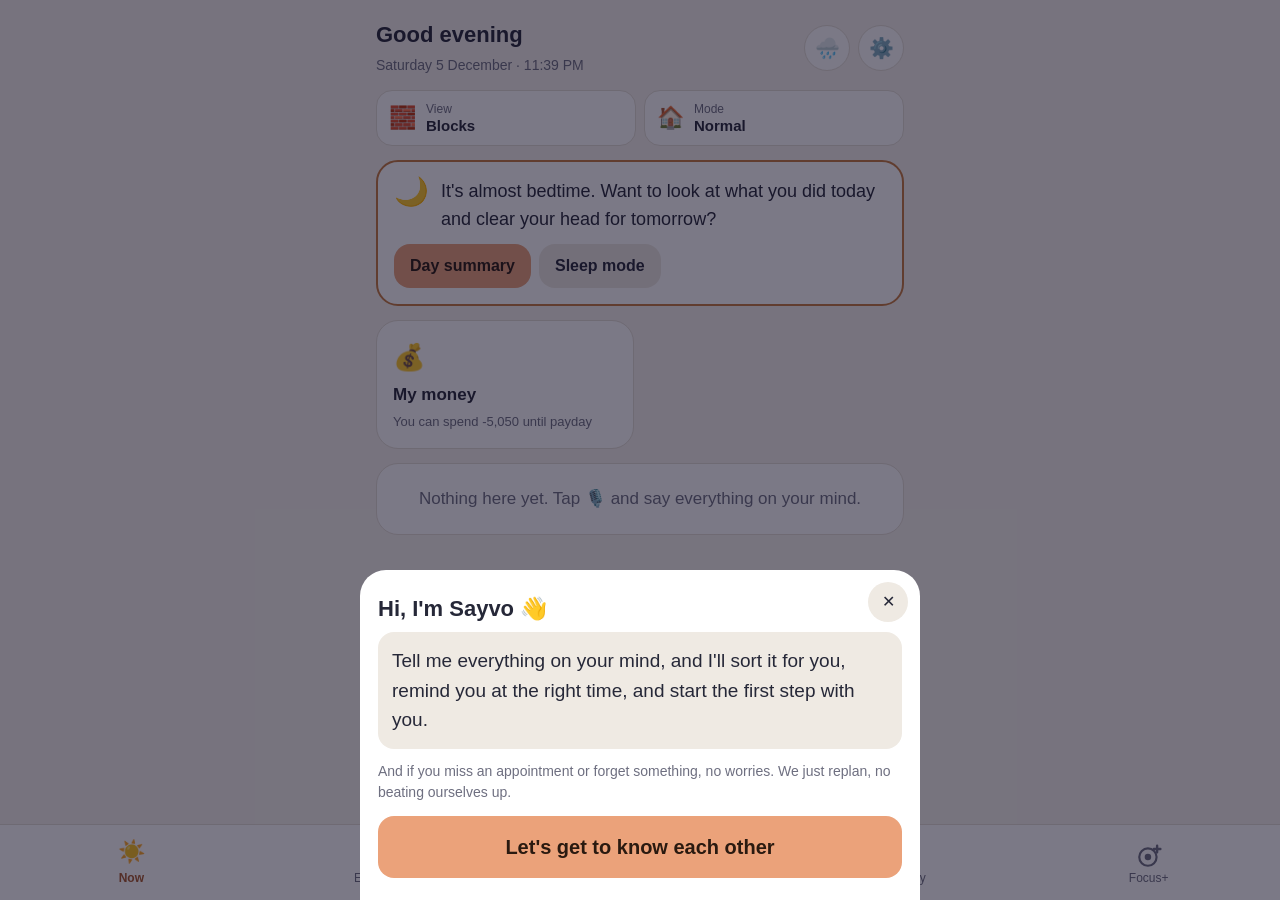
==== index.html @ 3d0b35cb "Home: view and mode are separate, with a line explaining each; new modes Errands and End of day; Foc" ====
<!doctype html>
<html lang="ar" dir="rtl">
<head>
<meta charset="utf-8">
<meta name="viewport" content="width=device-width,initial-scale=1,viewport-fit=cover">
<title>Sayvo</title>
<meta name="description" content="Say it once. Sayvo sorts it. قولها مرة، وسايفو يرتّبها.">
<meta http-equiv="Content-Security-Policy" content="default-src 'self'; script-src 'self' 'unsafe-inline'; style-src 'self' 'unsafe-inline' https://fonts.googleapis.com; font-src 'self' data: https://fonts.gstatic.com; img-src 'self' data: blob:; media-src 'self' data: blob: https:; connect-src 'self' https://api.nrg-egypt.com https://api.alquran.cloud; frame-src 'none'; object-src 'none'; base-uri 'self'">
<meta name="theme-color" content="#1B1D33">
<link rel="manifest" href="manifest.webmanifest">
<link rel="icon" href="icon-192.png">
<link rel="apple-touch-icon" href="apple-touch-icon.png">
<link rel="preconnect" href="https://fonts.googleapis.com"><link rel="preconnect" href="https://fonts.gstatic.com" crossorigin>
<link href="https://fonts.googleapis.com/css2?family=IBM+Plex+Sans+Arabic:wght@400;500;600;700&display=swap" rel="stylesheet">
<link rel="stylesheet" href="app.css">
</head>
<body>
<div id="app">

<header class="top">
 <div class="hello"><b id="greet">أهلاً</b><small id="today"></small></div>
 <div class="topbtns">
  <button class="ic" id="btnFeel" aria-label="مضغوط؟" title="مضغوط؟">🌧️</button>
  <button class="ic" id="btnSet" aria-label="الإعدادات" title="الإعدادات">⚙️</button>
 </div>
</header>

<!-- ============ NOW ============ -->
<section class="screen on" id="now">
 <div class="pills" id="modeSeg" aria-label="الواجهة والمود"></div>
 <div id="hardBar" class="hardbar" hidden>يوم صعب: الضروري بس النهارده، والباقي مستنيك من غير زعل. <button id="hardOff" class="link">رجّع كل حاجة</button></div>
 <div id="nowOne" class="col">
 <div id="tBar"></div>
 <div id="nudge"></div>
 <div class="card next" id="nextCard"></div>
 <div class="energy" id="energy" hidden></div>
 <div class="row2">
  <div class="card mini" id="ptsCard"></div>
  <div class="card mini" id="dayCard"></div>
 </div>
 <div class="card">
  <div class="ch"><h3>أهم 3 النهارده</h3><small>اختارهم من "كل حاجة" بالنجمة ⭐</small></div>
  <div id="top3"></div>
 </div>
 <div class="quick">
  <button class="chip" id="qClean">🧹 اليوم باظ؟ نبدأ على نضيف</button>
  <button class="chip" id="qHard">🫶 يوم صعب</button>
  <button class="chip" id="qNight">🌙 ملخص اليوم</button><button class="chip" id="qWeek">🗓️ مراجعة الأسبوع</button>
  <button class="chip" id="qFind">🔑 فين حطيت...؟</button>
  <button class="chip" id="qMe">🌿 حياتي</button>
 </div>
 </div>
 <div id="nowWith" class="col" hidden></div>
 <div id="nowWait" class="col" hidden></div>
 <div id="nowLay" class="col" hidden></div>
 <div id="nowMom" class="col" hidden></div>
 <div id="nowBiz" class="col" hidden></div>
 <div id="nowOut" class="col" hidden></div>
 <div id="nowCalm" class="col" hidden></div>
</section>

<!-- ============ ALL ============ -->
<section class="screen" id="all">
 <div class="seg" id="allSeg">
  <button data-v="tasks" class="on">الحاجات</button>
  <button data-v="life">حياتي</button>
  <button data-v="ideas">خزنة الأفكار</button>
  <button data-v="people">الناس</button>
  <button data-v="places">أماكن الحاجات</button>
 </div>
 <div id="allBody"></div>
</section>

<!-- ============ MONEY ============ -->
<section class="screen" id="money">
 <div class="card avail" id="availCard"></div>
 <div class="card">
  <div class="ch"><h3>عايز تشتري حاجة؟</h3><small>قول أو اكتب، وسندي يقولك تقدر ولا لأ</small></div>
  <div class="inrow"><input id="buyIn" placeholder="مثلاً: سماعة وجزمة وشاحن"><button class="btn" id="buyGo">اسأل</button><button class="btn ghost micsm" id="buyMic" aria-label="بالصوت">🎙️</button></div>
 </div>
 <div class="card" id="wishCard"></div>
 <div class="card" id="billsCard"></div>
 <div class="card">
  <div class="ch"><h3>صرفت حاجة؟</h3><small>عشان الرصيد يفضل مظبوط</small></div>
  <div class="inrow"><input id="spAmt" type="number" inputmode="numeric" placeholder="المبلغ" style="max-width:120px"><input id="spNote" placeholder="في إيه؟"><button class="btn" id="spGo">سجّل</button></div>
 </div>
 <div class="card" id="monthCard"></div>
 <details class="card"><summary><b>إعدادات الفلوس</b></summary>
  <div class="form" id="moneyForm">
   <label>رصيدك دلوقتي (جنيه)<input id="mBal" type="number" inputmode="numeric"></label>
   <label>المرتب (جنيه)<input id="mSal" type="number" inputmode="numeric"></label>
   <label>يوم القبض في الشهر<input id="mPay" type="number" inputmode="numeric" min="1" max="31"></label>
   <label>أكل ومواصلات في اليوم تقريباً<input id="mDaily" type="number" inputmode="numeric"></label>
   <label>مبلغ طوارئ ما يتلمسش<input id="mBuf" type="number" inputmode="numeric"></label>
   <label>تقدر تحوّش كام في الأسبوع؟<input id="mWeek" type="number" inputmode="numeric"></label>
   <label>أي حاجة فوق المبلغ ده تستنى 24 ساعة<input id="mBrake" type="number" inputmode="numeric"></label>
   <button class="btn" id="mSave">احفظ</button>
   <p class="note">سندي بينظّم الصرف بس. مش بينصح باستثمار ولا قروض، والقرار دايماً ليك. الأرقام محفوظة على موبايلك بس.</p>
  </div>
 </details>
</section>

<!-- ============ FOCUS ============ -->
<section class="screen" id="focus">
 <div class="card fpcard" id="fpCard"></div>
 <div class="card ringwrap">
  <div class="ftask" id="fTask">🎧 جلسة تركيز</div>
  <svg viewBox="0 0 200 200" class="ring" aria-hidden="true"><circle cx="100" cy="100" r="86" class="rbg"/><circle cx="100" cy="100" r="86" class="rfg" id="rFg"/></svg>
  <div class="rtime" id="fTime">25:00</div>
  <div class="presets" id="fPre"><button data-m="5">5</button><button data-m="15">15</button><button data-m="25" class="on">25</button><button data-m="45">45</button></div>
  <div class="frow"><button class="btn big" id="fGo">ابدأ</button><button class="btn ghost" id="fStop" hidden>وقّف</button></div>
  <label class="tog"><input type="checkbox" id="fBuddy" checked> سندي معاك في الجلسة (بيطمن عليك بالصوت)</label>
 </div>
 <div class="card">
  <div class="ch"><h3>أصوات</h3><small>بتتولّد جوه التطبيق، من غير نت</small></div>
  <div class="sounds" id="sounds">
   <button data-s="off" class="on">من غير</button><button data-s="white">⚪ White noise</button><button data-s="pink">🌸 Pink noise</button><button data-s="brown">🟤 Brown noise</button><button data-s="rain">🌧️ مطر</button><button data-s="waves">🌊 موج</button><button data-s="forest">🌳 غابة وعصافير</button><button data-s="fire">🔥 نار هادية</button><button data-s="fan">🌀 مروحة</button>
  </div>
  <label class="vol">الصوت <input type="range" id="vol" min="0" max="100" value="55"></label>
  <div class="sounds" id="sTimer"><small>يقفل لوحده بعد:</small><button data-m="0" class="on">مش هيقفل</button><button data-m="15">15 د</button><button data-m="30">30 د</button><button data-m="60">ساعة</button></div>
 </div>
 <div class="row2">
  <button class="card tile" id="tBreath"><i>🫁</i><b>تنفّس دقيقتين</b><small>لما الدنيا تزحم</small></button>
  <button class="card tile" id="tSleep"><i>😴</i><b>وضع النوم</b><small>صوت بيوطى لحد ما يقف</small></button>
  <button class="card tile" id="tMove"><i>🚶</i><b>10 دقايق حركة</b><small>لما التركيز يقع</small></button>
  <button class="card tile" id="tWater"><i>💧</i><b>اشرب مية</b><small>وكُل حاجة صغيرة</small></button>
 </div>
</section>

<nav class="tabs">
 <button data-t="now" class="on"><i>☀️</i>الآن</button>
 <button data-t="all"><i>🗂️</i>كل حاجة</button>
 <button class="mic" id="bigMic" aria-label="فرّغ دماغك"><span>🎙️</span></button>
 <button data-t="money"><i>💰</i>فلوسي</button>
 <button data-t="focus"><i class="fpi"><svg viewBox="0 0 24 24" width="26" height="26" aria-hidden="true"><circle cx="11" cy="13" r="8" fill="none" stroke="currentColor" stroke-width="2"/><circle cx="11" cy="13" r="3" fill="currentColor"/><path d="M19.5 2.5v6M16.5 5.5h6" stroke="currentColor" stroke-width="2.2" stroke-linecap="round"/></svg></i>فوكس+</button>
</nav>
</div>

<!-- ============ SHEET (generic overlay) ============ -->
<div class="sheet" id="sheet" hidden><div class="sbox"><button class="sx" id="sheetX" aria-label="قفل">✕</button><div id="sheetBody"></div></div></div>
<div class="toast" id="toast" hidden></div>
<div class="confetti" id="confetti" aria-hidden="true"></div>
<div class="demobar" id="demoBar" hidden></div>

<script src="i18n.js"></script>
<script src="sounds.js"></script>
<script src="app.js"></script>
<script src="family.js"></script>
<script src="life.js"></script>
<script src="sync.js"></script>
<script src="work.js"></script>
<script src="agent.js"></script>
<script src="adhd.js"></script>
<script src="trust.js"></script>
<script src="demo.js"></script>
</body>
</html>
---- app.css ----
:root,body[data-th=night]{--bg:#101326;--ink:#F3F4FB;--mut:#A9AECF;--pri:#FFD24C;--onpri:#1B1530;--pritx:#FFD24C;--pri2:#0B0E1E;--soft:#262B4D;--card:#1A1E3A;--line:#2F3560;--amb:#FFB45E;--grn:#2F9E6E;--red:#E0645A;--yel:#B98100;--mint:#63E2C6;--lav:#B7AEFF;--hb:#3D2E0A;--hi:#FFE3A3;--nav:#0B0E1E;--sh:rgba(0,0,0,.45)}
body[data-th=green]{--bg:#0E2B2A;--ink:#EEF5F3;--mut:#A3BDB8;--pri:#F2B33D;--onpri:#10302E;--pritx:#F2B33D;--pri2:#081C1B;--soft:#1E423F;--card:#143533;--line:#25504C;--amb:#FFB45E;--grn:#3FB28A;--red:#E0645A;--yel:#C88A00;--mint:#6FE0C8;--lav:#B7AEFF;--hb:#3D2E0A;--hi:#FFE3A3;--nav:#081C1B;--sh:rgba(0,0,0,.45)}
body[data-th=sayvo]{--bg:#1B1D33;--ink:#E8E6F0;--mut:#A3A5BD;--pri:#F0B088;--onpri:#1B1D33;--pritx:#F0B088;--pri2:#15172A;--soft:#2C2F4C;--card:#23263F;--line:#353956;--amb:#F0B088;--grn:#86D3BA;--red:#E8857A;--yel:#D9A85A;--mint:#86D3BA;--lav:#B5B0E8;--hb:#3A2F27;--hi:#F7D9C2;--nav:#17192D;--sh:rgba(0,0,0,.35)}
body[data-th=day]{--bg:#F6F3EE;--ink:#262838;--mut:#6E6F80;--pri:#EBA27A;--onpri:#2A1A10;--pritx:#A9592C;--pri2:#EADFD3;--soft:#EFEAE3;--card:#FFFFFF;--line:#E4DED5;--amb:#C77A3F;--grn:#2E8E70;--red:#C8564A;--yel:#A97A1E;--mint:#2E8E70;--lav:#6F66C9;--hb:#FBEBDD;--hi:#7A3E14;--nav:#FFFFFF;--sh:rgba(40,30,20,.10)}
body[data-th=light]{--bg:#F6F5F0;--ink:#1C1B1F;--mut:#5F5C66;--pri:#FFD24C;--onpri:#1C1B1F;--pritx:#7A5C00;--pri2:#1C1B1F;--soft:#EFECE2;--card:#FFFFFF;--line:#E4E0D4;--amb:#E39A2D;--grn:#2E8B5E;--red:#C8453B;--yel:#B98100;--mint:#0F7F74;--lav:#5B47A6;--hb:#FFF1D6;--hi:#5A3D00;--nav:#FFFFFF;--sh:rgba(28,27,31,.18)}
body[data-th=warm]{--bg:#FFF8EC;--ink:#3A2A20;--mut:#6E5A4B;--pri:#FFC83D;--onpri:#3A2A20;--pritx:#8E5A00;--pri2:#3A2A20;--soft:#F5EDE3;--card:#FFFDF8;--line:#EFE4D7;--amb:#D9822B;--grn:#4E7A45;--red:#B4532A;--yel:#A86F00;--mint:#4E7A45;--lav:#5B47A6;--hb:#F3E2D3;--hi:#5A3D00;--nav:#FFFDF8;--sh:rgba(58,42,32,.18)}
*{box-sizing:border-box;margin:0;padding:0}
[hidden]{display:none!important}
html,body{background:var(--bg);color:var(--ink);font-family:'IBM Plex Sans Arabic',Tahoma,sans-serif;font-size:17px;line-height:1.55;-webkit-tap-highlight-color:transparent}
button,input,select,textarea{font:inherit;color:inherit}
button{cursor:pointer;border:0;background:none}
#app{max-width:560px;margin:0 auto;padding:12px 16px calc(110px + env(safe-area-inset-bottom))}
.top{display:flex;align-items:center;justify-content:space-between;padding:6px 0 12px}
.hello b{display:block;font-size:22px;font-weight:600}
.hello small{color:var(--mut);font-size:14px}
.topbtns{display:flex;gap:8px}
.ic{width:46px;height:46px;border-radius:50%;background:var(--card);border:1px solid var(--line);font-size:20px}
.screen{display:none;flex-direction:column;gap:14px}.screen.on{display:flex}
.card{background:var(--card);border:1px solid var(--line);border-radius:22px;padding:18px;display:flex;flex-direction:column;gap:10px}
.ch{display:flex;flex-direction:column;gap:0}.ch h3{font-size:18px;font-weight:600}.ch small{color:var(--mut);font-size:14px}
.row2{display:grid;grid-template-columns:1fr 1fr;gap:14px}
.mini{padding:14px;gap:2px}.mini b{font-size:24px;font-weight:700}.mini small{color:var(--mut);font-size:13px}
.btn{min-height:50px;padding:0 20px;border-radius:16px;background:var(--pri);color:var(--onpri);font-weight:600;font-size:17px;display:inline-flex;align-items:center;justify-content:center;gap:6px;text-decoration:none}
.btn.ghost{background:var(--soft);color:var(--ink)}
.btn.ok{background:var(--grn);color:#fff}.btn.warn{background:var(--red);color:#fff}
.btn.big{min-height:62px;font-size:20px;padding:0 34px}
.btn:disabled{opacity:.5}
.link{color:var(--pritx);text-decoration:underline;font-weight:600}
.chip{background:var(--card);border:1px solid var(--line);border-radius:999px;padding:9px 14px;font-size:15px}
.chip.on{background:var(--pri);color:var(--onpri);border-color:var(--pri)}
.quick{display:flex;flex-wrap:wrap;gap:8px}
.inrow{display:flex;gap:8px;align-items:stretch}.inrow>input{flex:1 1 0;min-width:0}
input,select,textarea{background:var(--bg);border:1px solid var(--line);border-radius:14px;padding:12px 14px;min-height:50px;width:100%}
textarea{min-height:110px;resize:vertical}
.micsm{padding:0 14px;font-size:20px}
.note{color:var(--mut);font-size:14px}
.form{display:flex;flex-direction:column;gap:10px;margin-top:12px}.form label{display:flex;flex-direction:column;gap:4px;font-size:15px;color:var(--mut)}
summary{cursor:pointer;list-style:none;min-height:30px}summary::-webkit-details-marker{display:none}summary b:after{content:' ▾';color:var(--mut)}
.hardbar{background:var(--hb);color:var(--hi);border-radius:16px;padding:12px 14px;font-size:15px}

/* next thing */
.next{background:var(--card);color:var(--ink);border:1px solid var(--line);border-radius:28px;padding:22px;gap:12px}
.next .lab{font-size:15px;color:var(--mint);font-weight:600}
.next h2{font-size:28px;line-height:1.35;font-weight:600}
.next .meta{display:flex;gap:8px;flex-wrap:wrap;font-size:14px}
.next .meta span{background:var(--soft);padding:4px 10px;border-radius:999px}
.next .acts{display:flex;gap:8px;flex-wrap:wrap;margin-top:4px}
.next .btn.ghost{background:transparent;color:var(--ink);border:1px solid var(--line)}.next .go{width:100%;min-height:60px;font-size:19px;font-weight:700}
.next .empty{font-size:18px;color:var(--ink);text-align:right;padding:8px 0}
.nrow{display:flex;align-items:center;gap:14px}
.tring{width:64px;height:64px;flex:none}.tring circle{fill:none;stroke-width:8}.tring .a{stroke:var(--soft)}.tring .b{stroke:var(--pri);stroke-linecap:round;transform:rotate(-90deg);transform-origin:50% 50%}
.tring text{fill:var(--ink);font-size:22px;font-weight:600;text-anchor:middle;dominant-baseline:central}

/* nudge */
.nudge{background:var(--card);border:2px solid var(--amb);border-radius:22px;padding:16px;display:flex;flex-direction:column;gap:10px;animation:pop .35s ease}
.nudge .nt{display:flex;gap:12px;align-items:flex-start}.nudge .nt i{font-style:normal;font-size:28px;line-height:1}
.nudge p{font-size:18px;font-weight:500}
.nudge .acts{display:flex;gap:8px;flex-wrap:wrap}.nudge .btn{min-height:44px;font-size:16px;padding:0 16px}
.nudge .more{color:var(--mut);font-size:13px}
@keyframes pop{from{transform:scale(.96);opacity:0}to{transform:none;opacity:1}}

/* lists */
.item{display:flex;align-items:center;gap:10px;padding:10px 0;border-top:1px solid var(--line)}
.item:first-child{border-top:0}
.item .tx{flex:1 1 0;min-width:0}.item .tx b{font-weight:500;display:block}.item .tx small{color:var(--mut);font-size:13px}
.item.done .tx b{text-decoration:line-through;color:var(--mut)}
.ck{width:34px;height:34px;border-radius:50%;border:2px solid var(--line);flex:none;font-size:16px;color:#fff}
.ck.on{background:var(--grn);border-color:var(--grn)}
.star{font-size:20px;filter:grayscale(1);opacity:.4;width:34px;height:34px}.star.on{filter:none;opacity:1}
.mini-b{background:var(--soft);border-radius:10px;padding:6px 10px;font-size:14px}
.sec{display:flex;flex-direction:column}
.sech{display:flex;align-items:center;gap:8px;font-weight:600;font-size:17px}.sech span{color:var(--mut);font-weight:400;font-size:14px}
.empty{color:var(--mut);text-align:center;padding:22px 8px}
.seg{display:flex;background:var(--card);border:1px solid var(--line);border-radius:16px;padding:4px;gap:4px;overflow-x:auto}
.seg button{flex:1 0 auto;padding:10px 12px;border-radius:12px;font-size:15px;white-space:nowrap}.seg button.on{background:var(--pri);color:var(--onpri);font-weight:600}
.seg.modes{flex-wrap:wrap}.seg.modes button{flex:1 1 28%;padding:9px 6px}

/* money */
.avail .big{font-size:40px;font-weight:700;line-height:1.1}
.avail .lines{font-size:14px;color:var(--mut);display:flex;flex-direction:column;gap:2px}
.avail .lines div{display:flex;justify-content:space-between}
.verdict{border-radius:18px;padding:16px;color:#fff;display:flex;flex-direction:column;gap:6px}
.verdict.g{background:var(--grn)}.verdict.y{background:var(--yel)}.verdict.r{background:var(--red)}
.verdict b{font-size:22px}
.bar{height:10px;border-radius:99px;background:var(--soft);overflow:hidden}.bar i{display:block;height:100%;background:var(--grn);border-radius:99px}
.num{font-variant-numeric:tabular-nums;direction:ltr;unicode-bidi:isolate}

/* focus */
.ringwrap{align-items:center;text-align:center}
.ftask{font-weight:600;font-size:18px}
.ring{width:230px;height:230px}.ring circle{fill:none;stroke-width:14}.rbg{stroke:var(--soft)}.rfg{stroke:var(--pri);stroke-linecap:round;transform:rotate(-90deg);transform-origin:50% 50%;transition:stroke-dashoffset 1s linear}
.rtime{font-size:46px;font-weight:600;margin-top:-152px;margin-bottom:96px;direction:ltr}
.presets{display:flex;gap:8px}.presets button{width:56px;height:44px;border-radius:12px;background:var(--soft)}.presets button.on{background:var(--pri);color:var(--onpri)}
.frow{display:flex;gap:10px}
.tog{display:flex;gap:8px;align-items:center;font-size:14px;color:var(--mut)}.tog input{width:22px;height:22px;min-height:0}
.sounds{display:flex;flex-wrap:wrap;gap:8px}.sounds button{background:var(--soft);border-radius:12px;padding:10px 14px}.sounds button.on{background:var(--pri);color:var(--onpri)}
.vol{display:flex;gap:10px;align-items:center;font-size:14px;color:var(--mut)}.vol input{padding:0;min-height:0;border:0;background:none}
.tile{align-items:flex-start;text-align:start;gap:2px}.tile i{font-style:normal;font-size:28px}.tile small{color:var(--mut);font-size:13px}

/* tabs */
.tabs{position:fixed;bottom:0;left:0;right:0;background:var(--nav);border-top:1px solid var(--line);display:flex;justify-content:space-around;align-items:flex-end;padding:6px 6px calc(8px + env(safe-area-inset-bottom));z-index:20}
.tabs button{display:flex;flex-direction:column;align-items:center;font-size:12px;color:var(--mut);min-width:64px;padding:4px}
.tabs button i{font-style:normal;font-size:22px}.tabs button.on{color:var(--pritx);font-weight:600}
.tabs .mic{width:78px;height:78px;border-radius:50%;background:var(--pri);color:var(--onpri);margin-top:-34px;box-shadow:0 8px 24px var(--sh);border:5px solid var(--bg);justify-content:center}
.tabs .mic span{font-size:30px}

/* sheet */
.sheet{position:fixed;inset:0;background:rgba(15,12,35,.55);z-index:50;display:flex;align-items:flex-end;justify-content:center}
.sheet[hidden]{display:none}
.sbox{background:var(--card);width:100%;max-width:560px;max-height:92vh;overflow:auto;border-radius:26px 26px 0 0;padding:22px 18px calc(22px + env(safe-area-inset-bottom));position:relative;animation:up .25s ease}
@keyframes up{from{transform:translateY(40px);opacity:0}to{transform:none;opacity:1}}
.sx{position:absolute;top:12px;left:12px;width:40px;height:40px;border-radius:50%;background:var(--soft);font-size:16px}
.sbox h2{font-size:22px;margin-bottom:6px;padding-left:44px}
.sbox .stack{display:flex;flex-direction:column;gap:12px}
.sbox .acts{display:flex;gap:8px;flex-wrap:wrap}
.heard{background:var(--soft);border-radius:16px;padding:14px;min-height:90px;font-size:18px}
.heard .int{color:var(--mut)}
.listening{display:flex;align-items:center;gap:10px;color:var(--mut)}
.dot{width:14px;height:14px;border-radius:50%;background:var(--red);animation:pulse 1.2s infinite}
@keyframes pulse{50%{transform:scale(1.4);opacity:.5}}
.thinking .dot{background:var(--pri)}
.res{display:flex;flex-direction:column;gap:6px}
.res .item{padding:8px 0}
.say{overflow-wrap:anywhere;font-size:19px;font-weight:500;background:var(--soft);border-radius:16px;padding:14px}
.steps .item b{font-weight:500}
.breath{width:200px;height:200px;border-radius:50%;background:radial-gradient(circle,var(--pri),var(--amb));margin:16px auto;display:flex;align-items:center;justify-content:center;color:var(--onpri);font-size:20px;transition:transform 4s ease-in-out}
.feel{display:flex;flex-wrap:wrap;gap:8px}
.crisis{border:2px solid var(--red);border-radius:18px;padding:16px;display:flex;flex-direction:column;gap:10px}
.crisis a{font-size:18px}
.toast{position:fixed;bottom:120px;left:50%;transform:translateX(-50%);background:var(--ink);color:var(--bg);padding:12px 18px;border-radius:14px;z-index:60;max-width:90%;text-align:center;font-size:15px}
.confetti{position:fixed;inset:0;pointer-events:none;z-index:70;overflow:hidden}
.confetti i{position:absolute;top:-20px;font-style:normal;font-size:24px;animation:fall 1.6s ease-in forwards}
@keyframes fall{to{transform:translateY(105vh) rotate(360deg);opacity:.2}}
.demobar{position:fixed;top:0;left:0;right:0;z-index:55;background:#111;color:#fff;display:flex;gap:6px;overflow-x:auto;padding:6px 8px;font-size:13px}
.demobar button{background:#333;color:#fff;border-radius:8px;padding:6px 10px;white-space:nowrap}.demobar button.on{background:var(--amb);color:#111}
.demobar b{padding:6px 4px;white-space:nowrap}
body.demo #app{padding-top:48px}
.badge{display:inline-block;background:var(--amb);color:#2B1B00;border-radius:999px;padding:2px 10px;font-size:13px;font-weight:600}
.lvl{font-size:13px;color:var(--mut)}
#allBody{display:flex;flex-direction:column;gap:14px}

.wrow{display:flex;flex-direction:column;gap:6px;padding-bottom:10px;border-bottom:1px solid var(--line)}
.wrow .acts{display:flex;gap:6px;flex-wrap:wrap}
#wPick{display:flex;gap:8px;flex-wrap:wrap}

.alarm{position:fixed;inset:0;z-index:90;background:linear-gradient(160deg,#0B0E1E,#1A1E3A);display:flex;align-items:center;justify-content:center;padding:24px;animation:aIn .25s ease}
.alarm .abox{width:100%;max-width:420px;text-align:center;color:#fff;display:flex;flex-direction:column;gap:18px}
.alarm .abell{font-size:84px;animation:shake 1s ease-in-out infinite}
.alarm .atime{font-size:20px;opacity:.85}
.alarm .atext{font-size:28px;font-weight:700;line-height:1.5;overflow-wrap:anywhere}
.alarm .aacts{display:flex;flex-direction:column;gap:10px;margin-top:10px}
.alarm .btn{min-height:56px;font-size:19px;background:#FFD24C;color:#1B1530}.alarm .btn.ghost{background:rgba(255,255,255,.14);color:#fff;border-color:rgba(255,255,255,.3)}
@keyframes shake{0%,100%{transform:rotate(0)}20%{transform:rotate(-14deg)}40%{transform:rotate(12deg)}60%{transform:rotate(-8deg)}80%{transform:rotate(6deg)}}
@keyframes aIn{from{opacity:0;transform:scale(.97)}to{opacity:1;transform:none}}
@media (prefers-reduced-motion:reduce){.alarm .abell,.alarm{animation:none}}

/* ---------- modes & layouts ---------- */
.col{display:flex;flex-direction:column;gap:14px}
.modes button{font-size:15px}
.tbar{background:var(--card);border:1px solid var(--line);border-radius:18px;padding:14px 16px;display:flex;flex-direction:column;gap:10px}
.tbar .tt{display:flex;justify-content:space-between;align-items:center;gap:10px;font-weight:600;font-size:16px}.tbar .tt small{color:var(--mut);font-weight:400}
.tbar .bar i{background:var(--pri)}.tbar.now{border:2px solid var(--pri)}
.energy{display:flex;flex-direction:column;gap:8px}.energy p{color:var(--mut);font-size:15px}
.energy .eg{display:grid;grid-template-columns:repeat(3,minmax(0,1fr));gap:8px}
.energy button{min-height:50px;border-radius:16px;border:1px solid var(--line);background:var(--card);font-size:15px}.energy button.on{border:2px solid var(--mint);font-weight:600}
.next .two{display:flex;gap:8px}.next .two .btn{flex:1 1 0;min-height:48px;font-size:15px}
.big-wide{width:100%}
.wwrap{align-items:center;text-align:center}
.wwrap .wl{color:var(--mut);font-size:15px}.wwrap h2{font-size:26px;line-height:1.35}
.badge2{align-self:flex-start;background:var(--soft);color:var(--mint);border-radius:999px;padding:6px 14px;font-size:14px;font-weight:600}
.check{background:var(--soft);border-radius:18px;padding:14px 16px;display:flex;flex-direction:column;gap:10px}
.check p{font-size:16px}.check .acts{display:flex;gap:8px;flex-wrap:wrap}
.guard{background:var(--hb);color:var(--hi);border-radius:18px;padding:14px 16px;display:flex;flex-direction:column;gap:4px}
.guard b{color:var(--hi)}
.wact{display:flex;gap:8px;width:100%}.wact .btn{flex:1 1 0}
.wtask{display:flex;justify-content:space-between;align-items:center;gap:10px;padding:12px 14px;border-radius:16px;background:var(--bg);border:1px solid var(--line)}
.wtask .tx{flex:1 1 0;min-width:0}.wtask .tx b{font-weight:500;display:block}
.dur{padding:4px 10px;border-radius:999px;background:var(--soft);color:var(--mint);font-size:13px;white-space:nowrap}
.lines2{display:flex;flex-direction:column;gap:8px}.lines2 div{display:flex;justify-content:space-between;gap:10px;font-size:15px;color:var(--mut)}
/* commercial layouts */
.blocks{display:grid;grid-template-columns:1fr 1fr;gap:12px}
.blk{background:var(--card);border:1px solid var(--line);border-radius:22px;padding:16px;text-align:start;display:flex;flex-direction:column;gap:4px;min-height:120px}
.blk i{font-style:normal;font-size:26px}.blk b{font-size:17px}.blk small{color:var(--mut);font-size:13px;overflow:hidden;text-overflow:ellipsis;display:-webkit-box;-webkit-line-clamp:2;-webkit-box-orient:vertical}
.blk .n{align-self:flex-start;background:var(--pri);color:var(--onpri);border-radius:999px;padding:0 10px;font-size:13px;font-weight:700}
.blk.hot{border:2px solid var(--pri)}
.tl{display:flex;flex-direction:column}
.tl .row{display:flex;gap:12px;align-items:stretch}
.tl .tm{width:72px;flex:none;color:var(--mut);font-size:14px;padding-top:12px;text-align:start}
.tl .ln{width:14px;flex:none;display:flex;flex-direction:column;align-items:center}.tl .ln:before{content:'';width:12px;height:12px;border-radius:50%;background:var(--line);margin-top:16px}.tl .ln:after{content:'';flex:1;width:2px;background:var(--line)}
.tl .row.past .ln:before{background:var(--grn)}.tl .row.cur .ln:before{background:var(--pri);box-shadow:0 0 0 4px var(--soft)}
.tl .bx{flex:1 1 0;min-width:0;padding:8px 0}.tl .bx .item{border:0;padding:4px 0}
.tl .nowm{display:flex;align-items:center;gap:8px;color:var(--pritx);font-weight:700;font-size:14px;margin:4px 0}.tl .nowm:after{content:'';flex:1;height:2px;background:var(--pri)}
.chatf{display:flex;flex-direction:column;gap:10px}
.bub{max-width:88%;padding:12px 14px;border-radius:18px;font-size:16px;overflow-wrap:anywhere}
.bub.s{align-self:flex-start;background:var(--card);border:1px solid var(--line);border-start-start-radius:6px}
.bub.u{align-self:flex-end;background:var(--pri);color:var(--onpri);border-start-end-radius:6px}
.bub .acts{display:flex;gap:6px;flex-wrap:wrap;margin-top:8px}.bub .acts .chip{padding:7px 12px;font-size:14px}
.chatin{position:sticky;bottom:96px;display:flex;gap:8px;background:var(--bg);padding:6px 0}
.chatin input{flex:1 1 0;min-width:0}
.swatch{display:flex;gap:8px}.swatch button{flex:1 1 0;min-height:56px;border-radius:16px;border:2px solid var(--line);font-size:15px;font-weight:600}
.swatch button.on{border-color:var(--pri);box-shadow:0 0 0 2px var(--pri)}

/* child phone */
body.kidmode{font-size:19px}
#kidApp{max-width:560px;margin:0 auto;padding:16px 16px 40px;display:flex;flex-direction:column;gap:14px}
.kh{display:flex;justify-content:space-between;align-items:center;gap:10px}.kh b{display:block;font-size:26px}.kh small{color:var(--mut);font-size:15px}
.kstar{background:var(--pri);color:var(--onpri);font-weight:700;border-radius:999px;padding:8px 16px;font-size:20px}
.ksafe{display:grid;grid-template-columns:1fr 1fr;gap:10px}
.ksafe button,.ksafe a{background:var(--card);border:2px solid var(--line);border-radius:22px;min-height:96px;display:flex;flex-direction:column;align-items:center;justify-content:center;gap:4px;font-size:30px;color:var(--ink);text-decoration:none}
.ksafe b{font-size:17px}.ksafe a{border-color:var(--mint)}
.kcard h3{font-size:20px}
.kbig{font-size:28px;font-weight:700;text-align:center;padding:10px 0;line-height:1.4}
.ksteps{display:flex;gap:8px;justify-content:center;flex-wrap:wrap}.ksteps span{width:38px;height:38px;border-radius:50%;background:var(--soft);display:flex;align-items:center;justify-content:center;font-size:15px}
.ksteps span.on{background:var(--grn);color:#fff}.ksteps span.cur{border:2px solid var(--pri)}
.zk{border:1px solid var(--line);cursor:pointer}
/* agent log card */
.card.agent{border-color:var(--mint)}.alog{display:flex;justify-content:space-between;align-items:flex-start;gap:10px;padding:6px 0;border-top:1px solid var(--line)}.alog:first-of-type{border-top:0}.alog p{margin:0;font-size:15px;line-height:1.5}
/* simple ADHD screen: one thing, the time, one mic */
body.simple:not(.simple-more) #modeSeg,body.simple:not(.simple-more) #nowOne .row2,body.simple:not(.simple-more) #nowOne .card:has(#top3),body.simple:not(.simple-more) #nowOne .quick,body.simple:not(.simple-more) .tabs [data-t=all],body.simple:not(.simple-more) .tabs [data-t=money]{display:none}
body.simple .tabs .mic{transform:scale(1.15)}.more-tools{align-self:center;margin:4px 0}
.toast{pointer-events:none}

/* home: view and mode pickers */
.pills{display:flex;gap:8px;align-items:stretch}
.pills .pill{flex:1;display:flex;align-items:center;gap:10px;background:var(--card);border:1px solid var(--line);border-radius:16px;padding:9px 12px;color:var(--ink);text-align:start;min-height:56px}
.pills .pill i{font-style:normal;font-size:22px;line-height:1}
.pills .pill span{display:flex;flex-direction:column;line-height:1.25}
.pills .pill small{color:var(--mut);font-size:12px}.pills .pill b{font-size:15px}
.pills .pill.on{border-color:var(--pri);background:var(--soft)}
.pills .pillx{flex:0 0 44px;border-radius:16px;background:var(--card);border:1px solid var(--line);color:var(--mut);font-size:16px}
.picks{display:flex;flex-direction:column;gap:8px;margin-top:10px}
.pick{display:flex;gap:12px;align-items:flex-start;text-align:start;background:var(--card);border:1px solid var(--line);border-radius:16px;padding:12px 14px;color:var(--ink)}
.pick i{font-style:normal;font-size:24px;line-height:1.2}
.pick span{display:flex;flex-direction:column;gap:2px}.pick b{font-size:16px}.pick small{color:var(--mut);font-size:14px;line-height:1.5}
.pick.on{border-color:var(--pri);background:var(--soft)}
.fpb{font-style:normal;font-size:11px;font-weight:600;color:var(--onpri);background:var(--pri);border-radius:8px;padding:1px 6px;margin-inline-start:6px;vertical-align:middle}
.fpi{display:inline-flex;vertical-align:middle}
.tabs .fpi svg{width:26px;height:26px}
.fpcard .acts{flex-wrap:wrap}
/* onboarding */
.tour{display:flex;flex-direction:column;align-items:center;text-align:center;gap:10px;padding:8px 4px}
.tour .big{font-size:56px;line-height:1.1}
.dots{display:flex;gap:6px;justify-content:center;margin:6px 0}.dots i{width:8px;height:8px;border-radius:50%;background:var(--line)}.dots i.on{background:var(--pri);width:20px;border-radius:6px}
.chips{display:flex;flex-wrap:wrap;gap:8px}.chips .chip.on{background:var(--pri);color:var(--onpri);border-color:var(--pri)}
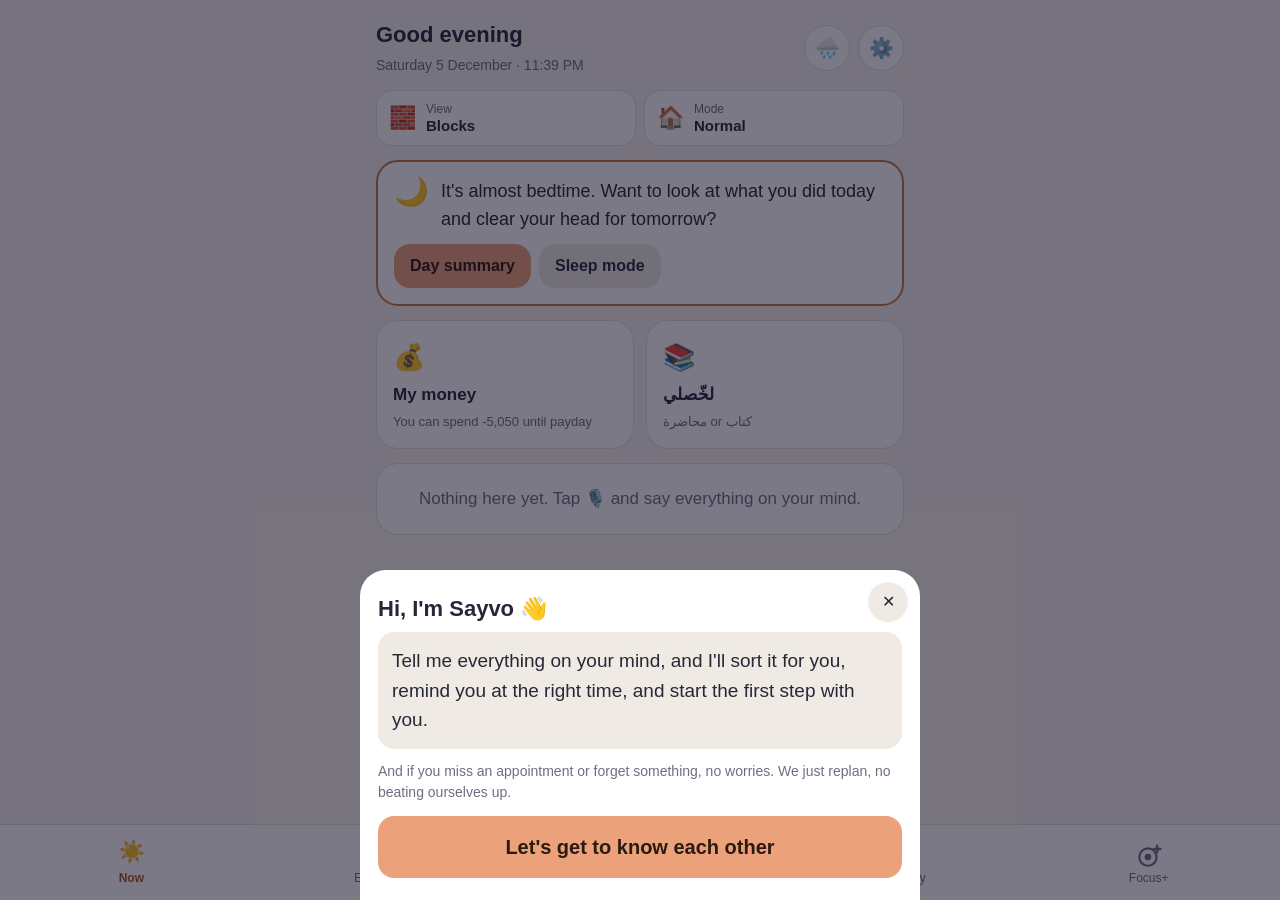
==== commit 4edb6bc9: "Sayvo Plus: plans page (Free / Plus / Focus+, calls coming soon), monthly counters (open during the " ====
--- a/index.html
+++ b/index.html
@@ -5,7 +5,7 @@
 <meta name="viewport" content="width=device-width,initial-scale=1,viewport-fit=cover">
 <title>Sayvo</title>
 <meta name="description" content="Say it once. Sayvo sorts it. قولها مرة، وسايفو يرتّبها.">
-<meta http-equiv="Content-Security-Policy" content="default-src 'self'; script-src 'self' 'unsafe-inline'; style-src 'self' 'unsafe-inline' https://fonts.googleapis.com; font-src 'self' data: https://fonts.gstatic.com; img-src 'self' data: blob:; media-src 'self' data: blob: https:; connect-src 'self' https://api.nrg-egypt.com https://api.alquran.cloud; frame-src 'none'; object-src 'none'; base-uri 'self'">
+<meta http-equiv="Content-Security-Policy" content="default-src 'self'; script-src 'self' 'unsafe-inline' https://accounts.google.com https://cdnjs.cloudflare.com; style-src 'self' 'unsafe-inline' https://fonts.googleapis.com; font-src 'self' data: https://fonts.gstatic.com; img-src 'self' data: blob:; media-src 'self' data: blob: https:; connect-src 'self' https://cdnjs.cloudflare.com https://api.nrg-egypt.com https://api.alquran.cloud https://www.googleapis.com https://gmail.googleapis.com https://oauth2.googleapis.com; frame-src https://accounts.google.com; object-src 'none'; base-uri 'self'">
 <meta name="theme-color" content="#1B1D33">
 <link rel="manifest" href="manifest.webmanifest">
 <link rel="icon" href="icon-192.png">
@@ -48,6 +48,7 @@
   <button class="chip" id="qNight">🌙 ملخص اليوم</button><button class="chip" id="qWeek">🗓️ مراجعة الأسبوع</button>
   <button class="chip" id="qFind">🔑 فين حطيت...؟</button>
   <button class="chip" id="qMe">🌿 حياتي</button>
+  <button class="chip" id="qSumm">📚 لخّصلي محاضرة أو كتاب</button>
  </div>
  </div>
  <div id="nowWith" class="col" hidden></div>
@@ -152,6 +153,10 @@
 <script src="agent.js"></script>
 <script src="adhd.js"></script>
 <script src="trust.js"></script>
+<script src="doit.js"></script>
+<script src="coach.js"></script>
+<script src="plans.js"></script>
+<script src="summ.js"></script>
 <script src="demo.js"></script>
 </body>
 </html>
--- a/app.css
+++ b/app.css
@@ -197,7 +197,7 @@
 .bub .acts{display:flex;gap:6px;flex-wrap:wrap;margin-top:8px}.bub .acts .chip{padding:7px 12px;font-size:14px}
 .chatin{position:sticky;bottom:96px;display:flex;gap:8px;background:var(--bg);padding:6px 0}
 .chatin input{flex:1 1 0;min-width:0}
-.swatch{display:flex;gap:8px}.swatch button{flex:1 1 0;min-height:56px;border-radius:16px;border:2px solid var(--line);font-size:15px;font-weight:600}
+.swatch{display:flex;flex-wrap:wrap;gap:8px}.swatch button{flex:1 1 30%;min-height:56px;border-radius:16px;border:2px solid var(--line);font-size:15px;font-weight:600}
 .swatch button.on{border-color:var(--pri);box-shadow:0 0 0 2px var(--pri)}
 
 /* child phone */
@@ -242,3 +242,12 @@
 .tour .big{font-size:56px;line-height:1.1}
 .dots{display:flex;gap:6px;justify-content:center;margin:6px 0}.dots i{width:8px;height:8px;border-radius:50%;background:var(--line)}.dots i.on{background:var(--pri);width:20px;border-radius:6px}
 .chips{display:flex;flex-wrap:wrap;gap:8px}.chips .chip.on{background:var(--pri);color:var(--onpri);border-color:var(--pri)}
+
+.dots2{display:flex;flex-wrap:wrap;gap:10px;margin:4px 0 8px}
+.dots2 button{width:40px;height:40px;border-radius:50%;border:2px solid var(--line);background:var(--soft);color:var(--ink);font-size:16px}
+.dots2 button.on{box-shadow:0 0 0 3px var(--bg),0 0 0 5px var(--ink)}
+/* Sayvo does it, and the whisper coach */
+.dqo{width:100%;min-height:180px;border-radius:14px;border:1px solid var(--line);background:var(--card);color:var(--ink);padding:12px;font:inherit;font-size:16px;line-height:1.65;resize:vertical}
+.say.coach{font-size:22px;line-height:1.55;min-height:110px;display:flex;align-items:center}
+.sumv h3{font-size:17px;margin-top:6px}.sumv ul{padding-inline-start:20px;line-height:1.8}.sumv details{background:var(--card);border:1px solid var(--line);border-radius:12px;padding:8px 12px}
+label.btn{display:flex;align-items:center;justify-content:center;cursor:pointer}
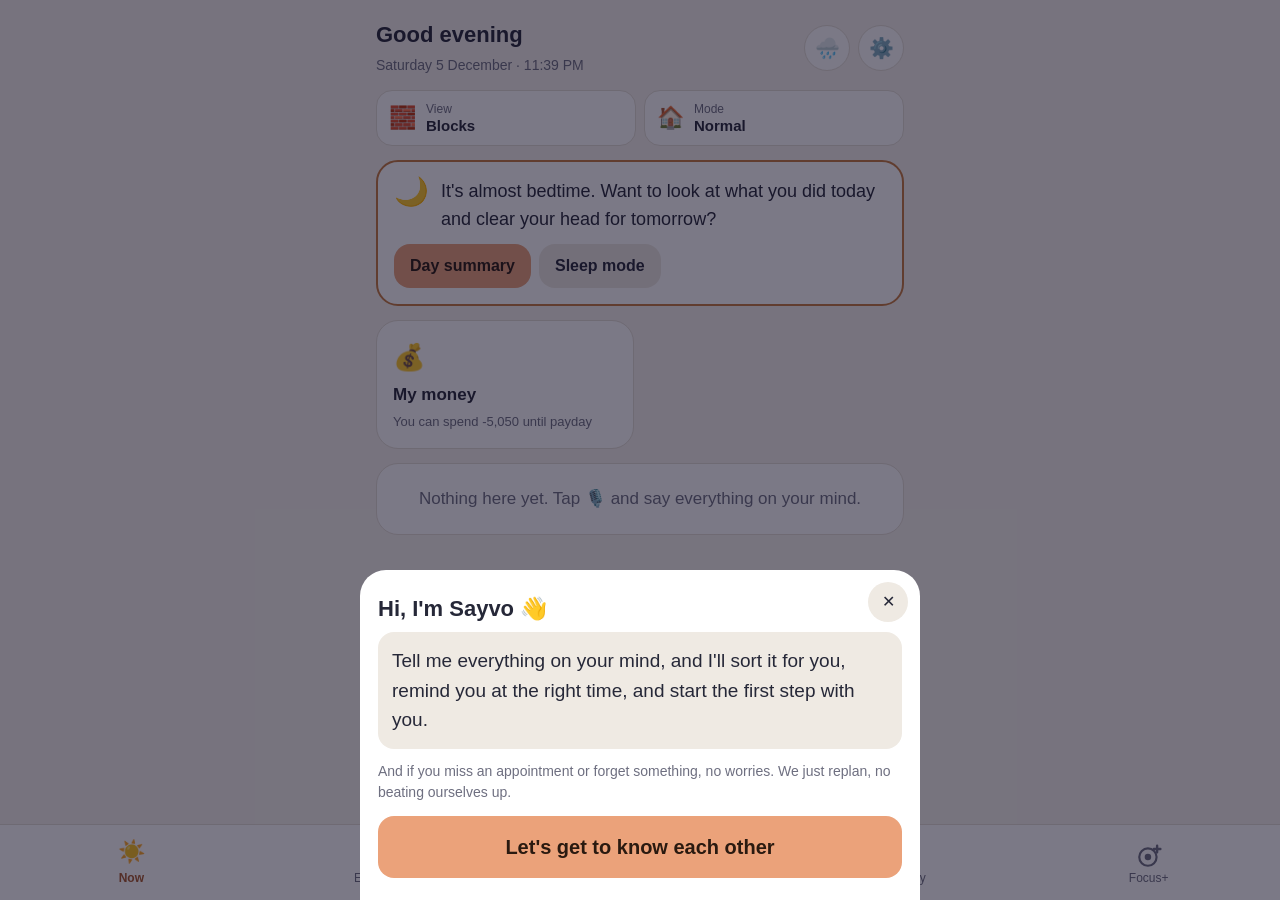
==== commit 851bc729: "Allow the PDF reader's worker Co-Authored-By: Claude Opus 5.5 <noreply@anthropic.com> Claude-Session" ====
--- a/index.html
+++ b/index.html
@@ -5,7 +5,7 @@
 <meta name="viewport" content="width=device-width,initial-scale=1,viewport-fit=cover">
 <title>Sayvo</title>
 <meta name="description" content="Say it once. Sayvo sorts it. قولها مرة، وسايفو يرتّبها.">
-<meta http-equiv="Content-Security-Policy" content="default-src 'self'; script-src 'self' 'unsafe-inline' https://accounts.google.com https://cdnjs.cloudflare.com; style-src 'self' 'unsafe-inline' https://fonts.googleapis.com; font-src 'self' data: https://fonts.gstatic.com; img-src 'self' data: blob:; media-src 'self' data: blob: https:; connect-src 'self' https://cdnjs.cloudflare.com https://api.nrg-egypt.com https://api.alquran.cloud https://www.googleapis.com https://gmail.googleapis.com https://oauth2.googleapis.com; frame-src https://accounts.google.com; object-src 'none'; base-uri 'self'">
+<meta http-equiv="Content-Security-Policy" content="default-src 'self'; script-src 'self' 'unsafe-inline' https://accounts.google.com https://cdnjs.cloudflare.com; style-src 'self' 'unsafe-inline' https://fonts.googleapis.com; font-src 'self' data: https://fonts.gstatic.com; img-src 'self' data: blob:; media-src 'self' data: blob: https:; connect-src 'self' https://cdnjs.cloudflare.com https://api.nrg-egypt.com https://api.alquran.cloud https://www.googleapis.com https://gmail.googleapis.com https://oauth2.googleapis.com; frame-src https://accounts.google.com; object-src 'none'; worker-src 'self' blob: https://cdnjs.cloudflare.com; base-uri 'self'">
 <meta name="theme-color" content="#1B1D33">
 <link rel="manifest" href="manifest.webmanifest">
 <link rel="icon" href="icon-192.png">
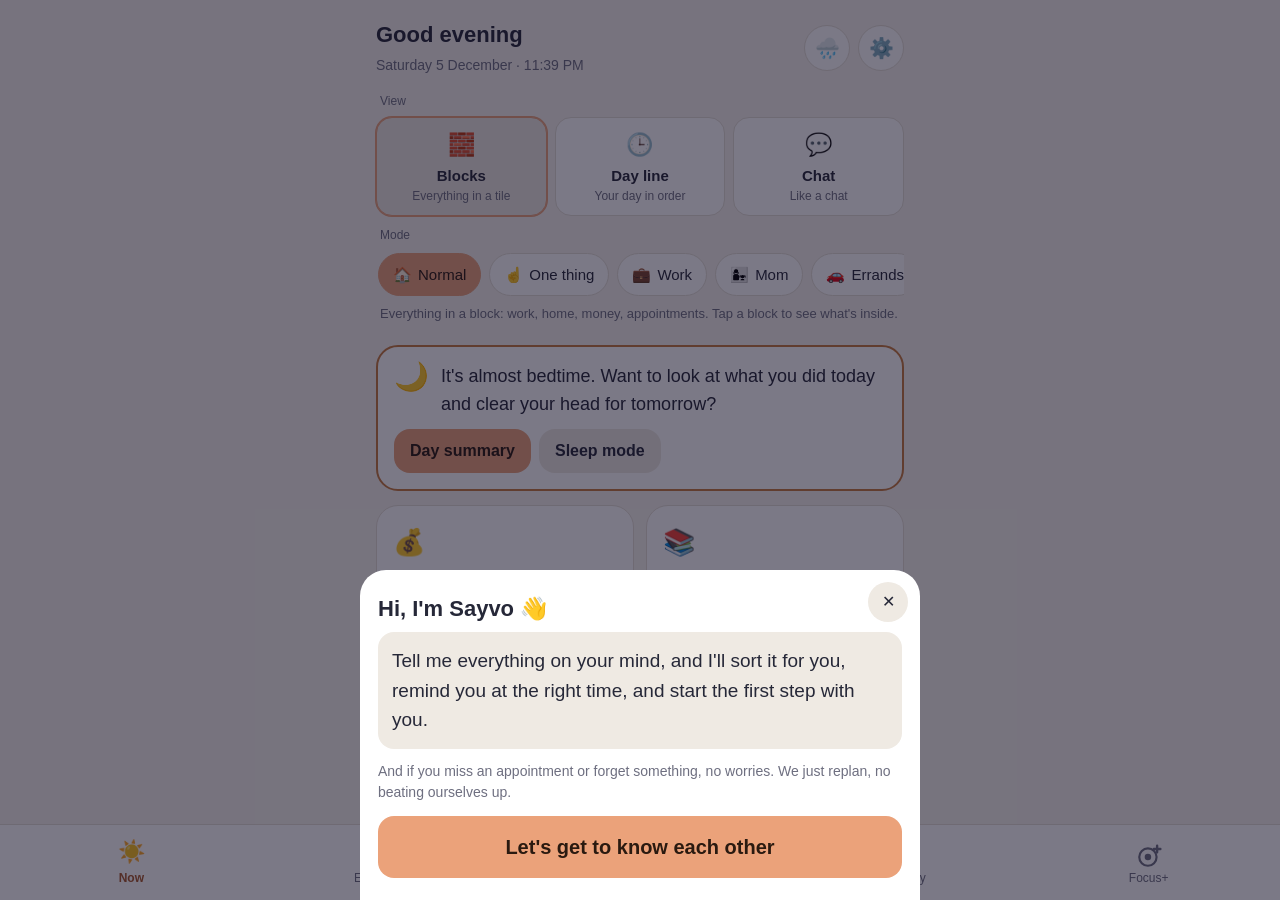
==== commit 9949a998: "Tagline: Say it once. Consider it done. / قولها، وسيب الباقي على سايفو Co-Authored-By: Claude Opus 5" ====
--- a/index.html
+++ b/index.html
@@ -4,7 +4,7 @@
 <meta charset="utf-8">
 <meta name="viewport" content="width=device-width,initial-scale=1,viewport-fit=cover">
 <title>Sayvo</title>
-<meta name="description" content="Say it once. Sayvo sorts it. قولها مرة، وسايفو يرتّبها.">
+<meta name="description" content="Say it once. Consider it done. قولها، وسيب الباقي على سايفو.">
 <meta http-equiv="Content-Security-Policy" content="default-src 'self'; script-src 'self' 'unsafe-inline' https://accounts.google.com https://cdnjs.cloudflare.com; style-src 'self' 'unsafe-inline' https://fonts.googleapis.com; font-src 'self' data: https://fonts.gstatic.com; img-src 'self' data: blob:; media-src 'self' data: blob: https:; connect-src 'self' https://cdnjs.cloudflare.com https://api.nrg-egypt.com https://api.alquran.cloud https://www.googleapis.com https://gmail.googleapis.com https://oauth2.googleapis.com; frame-src https://accounts.google.com; object-src 'none'; worker-src 'self' blob: https://cdnjs.cloudflare.com; base-uri 'self'">
 <meta name="theme-color" content="#1B1D33">
 <link rel="manifest" href="manifest.webmanifest">
--- a/app.css
+++ b/app.css
@@ -251,3 +251,27 @@
 .say.coach{font-size:22px;line-height:1.55;min-height:110px;display:flex;align-items:center}
 .sumv h3{font-size:17px;margin-top:6px}.sumv ul{padding-inline-start:20px;line-height:1.8}.sumv details{background:var(--card);border:1px solid var(--line);border-radius:12px;padding:8px 12px}
 label.btn{display:flex;align-items:center;justify-content:center;cursor:pointer}
+
+/* home: the view tiles and the mode chips, both visible */
+.pills{display:block}
+.pills .lbl{font-size:12px;color:var(--mut);margin:2px 4px 6px}
+.vrow{display:grid;grid-template-columns:repeat(3,1fr);gap:8px;margin-bottom:10px}
+.vt{display:flex;flex-direction:column;align-items:center;gap:2px;padding:10px 6px;border-radius:16px;background:var(--card);border:1px solid var(--line);color:var(--ink);text-align:center}
+.vt i{font-style:normal;font-size:22px}.vt b{font-size:15px}.vt small{font-size:12px;color:var(--mut);line-height:1.3}
+.vt.on{border-color:var(--pri);background:var(--soft);box-shadow:0 0 0 1px var(--pri)}
+.mrow{display:flex;gap:8px;overflow-x:auto;padding:2px 2px 6px;scrollbar-width:none}.mrow::-webkit-scrollbar{display:none}
+.mc{flex:0 0 auto;display:flex;align-items:center;gap:6px;padding:9px 14px;border-radius:999px;background:var(--card);border:1px solid var(--line);color:var(--ink);font-size:15px;white-space:nowrap}
+.mc i{font-style:normal}.mc.on{background:var(--pri);color:var(--onpri);border-color:var(--pri)}.mc.lock{opacity:.75}
+.mc .fpb{margin-inline-start:2px}
+.mdesc{font-size:13px;color:var(--mut);margin:2px 4px 8px;line-height:1.5}
+
+/* Focus+ card */
+.fph{display:flex;align-items:center;gap:8px;margin-bottom:10px}.fph h3{flex:1;display:flex;align-items:center;gap:6px}
+.fps{font-size:12px;padding:3px 10px;border-radius:999px;background:var(--soft);color:var(--grn)}.fps.off{color:var(--mut)}
+.fpset{width:36px;height:36px;font-size:16px}
+.fpg{display:grid;grid-template-columns:1fr 1fr;gap:8px}
+.fpt{position:relative;display:flex;align-items:center;gap:10px;text-align:start;padding:12px;border-radius:16px;background:var(--soft);border:1px solid var(--line);color:var(--ink);min-height:72px}
+.fpt.wide{grid-column:1/-1;background:var(--pri);color:var(--onpri);border-color:var(--pri)}.fpt.wide small{color:inherit;opacity:.8}
+.fpt i{font-style:normal;font-size:24px}.fpt span{display:flex;flex-direction:column;gap:2px}.fpt b{font-size:15px}.fpt small{font-size:12px;color:var(--mut);line-height:1.35}
+.fpg.locked .fpt{opacity:.7}.fpt .lk{position:absolute;top:6px;inset-inline-end:8px;font-style:normal;font-size:12px}
+.fpcard>.btn.big{margin-top:12px;width:100%}
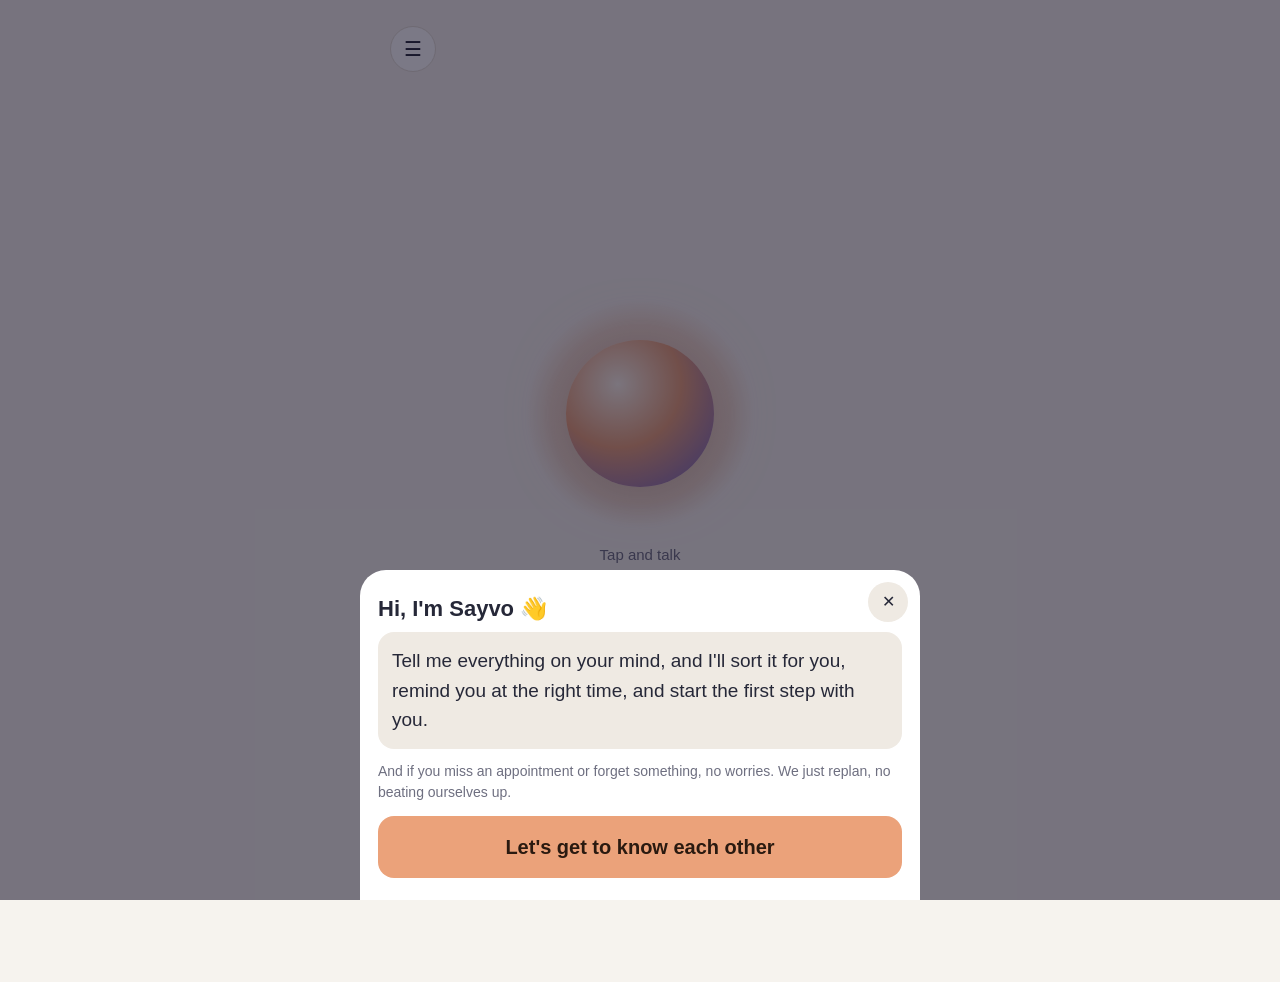
==== commit bc9a2eaa: "Home is a voice orb (tap and talk, answer floats above, next thing below, keyboard in the corner) wi" ====
--- a/index.html
+++ b/index.html
@@ -18,12 +18,27 @@
 <div id="app">
 
 <header class="top">
+ <button class="ic" id="mnuTop" aria-label="القايمة" title="القايمة">☰</button>
  <div class="hello"><b id="greet">أهلاً</b><small id="today"></small></div>
  <div class="topbtns">
   <button class="ic" id="btnFeel" aria-label="مضغوط؟" title="مضغوط؟">🌧️</button>
   <button class="ic" id="btnSet" aria-label="الإعدادات" title="الإعدادات">⚙️</button>
+  <button class="ic orbmini" id="toOrb" aria-label="دايرة الصوت" title="دايرة الصوت"><i></i></button>
  </div>
 </header>
+
+<!-- ============ HOME: just the voice orb (like a call screen) ============ -->
+<section class="screen" id="home">
+ <button class="ic mnu" id="mnuBtn" aria-label="القايمة" title="القايمة">☰</button>
+ <div class="orbbox">
+  <div class="orbsay" id="orbSay" aria-live="polite" translate="no"></div>
+  <button class="orb" id="orb" aria-label="اتكلم"><i class="o1"></i><i class="o2"></i><i class="o3"></i><i class="core"></i></button>
+  <p class="orbhint" id="orbHint">دوس واتكلم</p>
+  <p class="orbheard" id="orbHeard" dir="auto" translate="no"></p>
+  <button class="orbnow" id="orbNow"></button>
+ </div>
+ <button class="ic kb" id="orbKb" aria-label="اكتب" title="اكتب">⌨️</button>
+</section>
 
 <!-- ============ NOW ============ -->
 <section class="screen on" id="now">
@@ -137,6 +152,19 @@
 </nav>
 </div>
 
+<!-- ============ SIDE MENU ============ -->
+<div class="drawer" id="drawer" hidden><nav class="dbox" id="dbox" aria-label="القايمة">
+ <div class="dhead"><b id="dName">سايفو</b><button class="sx" id="drawerX" aria-label="قفل">✕</button></div>
+ <button data-d="home">🎙️ دايرة الصوت</button>
+ <button data-d="now">🌅 النهارده</button>
+ <button data-d="all">🗂️ المهام وكل حاجة</button>
+ <button data-d="money">💰 الفلوس والفواتير</button>
+ <button data-d="life">🏠 البيت والعيلة</button>
+ <button data-d="focus">🎯 فوكس+</button>
+ <button data-d="plans">⭐ الباقات</button>
+ <button data-d="set">⚙️ الإعدادات</button>
+</nav></div>
+
 <!-- ============ SHEET (generic overlay) ============ -->
 <div class="sheet" id="sheet" hidden><div class="sbox"><button class="sx" id="sheetX" aria-label="قفل">✕</button><div id="sheetBody"></div></div></div>
 <div class="toast" id="toast" hidden></div>
@@ -157,6 +185,8 @@
 <script src="coach.js"></script>
 <script src="plans.js"></script>
 <script src="summ.js"></script>
+<script src="pay.js"></script>
+<script src="orb.js"></script>
 <script src="demo.js"></script>
 </body>
 </html>
--- a/app.css
+++ b/app.css
@@ -275,3 +275,44 @@
 .fpt i{font-style:normal;font-size:24px}.fpt span{display:flex;flex-direction:column;gap:2px}.fpt b{font-size:15px}.fpt small{font-size:12px;color:var(--mut);line-height:1.35}
 .fpg.locked .fpt{opacity:.7}.fpt .lk{position:absolute;top:6px;inset-inline-end:8px;font-style:normal;font-size:12px}
 .fpcard>.btn.big{margin-top:12px;width:100%}
+/* ---------- home: the voice orb ---------- */
+#app.orbmode header.top,#app.orbmode nav.tabs{display:none}
+#home{position:relative;min-height:calc(100vh - 40px);min-height:calc(100dvh - 40px);display:none;flex-direction:column;align-items:center;justify-content:center;padding:70px 16px 90px}
+#home.on{display:flex}
+#home .mnu{position:absolute;top:14px;left:14px}
+#home .kb{position:absolute;bottom:22px;left:16px;font-size:18px;opacity:.85}
+.orbbox{display:flex;flex-direction:column;align-items:center;gap:14px;width:100%;max-width:440px}
+.orbsay{min-height:84px;width:100%;display:flex;flex-direction:column-reverse;align-items:center;gap:8px}
+.orbsay .bub{background:var(--card);border:1px solid var(--line);border-radius:20px;padding:10px 16px;max-width:92%;text-align:center;font-size:16px;animation:bubIn .35s ease both;transition:opacity 1.4s ease,transform 1.4s ease}
+.orbsay .bub.fade{opacity:0;transform:translateY(-10px)}
+@keyframes bubIn{from{opacity:0;transform:translateY(10px)}to{opacity:1;transform:none}}
+.orb{position:relative;width:min(58vw,230px);height:min(58vw,230px);border-radius:50%;border:0;background:transparent;padding:0;cursor:pointer}
+.orb i{position:absolute;inset:0;border-radius:50%;display:block}
+.orb .core{inset:18%;background:radial-gradient(circle at 35% 30%,#FFF6EC,var(--pri) 45%,var(--lav) 100%);box-shadow:0 10px 40px var(--sh),0 0 60px color-mix(in srgb,var(--pri) 35%,transparent);animation:breathe 5s ease-in-out infinite}
+.orb .o1{background:radial-gradient(circle,color-mix(in srgb,var(--pri) 22%,transparent) 0 55%,transparent 70%);animation:breathe 5s ease-in-out infinite .4s}
+.orb .o2,.orb .o3{border:2px solid color-mix(in srgb,var(--pri) 45%,transparent);opacity:0;inset:16%}
+@keyframes breathe{0%,100%{transform:scale(.96)}50%{transform:scale(1.03)}}
+.orb.listen .core{animation:talk .9s ease-in-out infinite;background:radial-gradient(circle at 35% 30%,#FFF6EC,var(--pri) 40%,var(--mint) 100%)}
+.orb.listen .o2{animation:ripple 1.8s ease-out infinite}.orb.listen .o3{animation:ripple 1.8s ease-out infinite .9s}
+@keyframes talk{0%,100%{transform:scale(.95)}30%{transform:scale(1.06)}60%{transform:scale(.99)}}
+@keyframes ripple{from{opacity:.8;transform:scale(1)}to{opacity:0;transform:scale(1.7)}}
+.orb.think .core{animation:spinGlow 1.6s linear infinite;background:conic-gradient(from 0deg,var(--pri),var(--lav),var(--mint),var(--pri))}
+@keyframes spinGlow{to{transform:rotate(360deg)}}
+.orb.speak .core{animation:talk .55s ease-in-out infinite;background:radial-gradient(circle at 35% 30%,#FFF6EC,var(--lav) 45%,var(--pri) 100%)}
+.orb.speak .o2{animation:ripple 1.2s ease-out infinite}
+.orbhint{color:var(--mut);font-size:15px;min-height:22px;margin:0}
+.orbheard{min-height:24px;max-width:92%;text-align:center;font-size:17px;margin:0;color:var(--ink);opacity:.9}
+.orbnow{background:var(--card);border:1px solid var(--line);border-radius:999px;padding:10px 18px;font-size:15px;max-width:95%;white-space:nowrap;overflow:hidden;text-overflow:ellipsis}
+.orbnow span{color:var(--mut)}.orbnow small{color:var(--pritx);margin-inline-start:6px}
+.orbmini i{display:block;width:20px;height:20px;margin:auto;border-radius:50%;background:radial-gradient(circle at 35% 30%,#FFF6EC,var(--pri) 50%,var(--lav))}
+@media (prefers-reduced-motion:reduce){.orb i{animation:none!important}}
+/* side menu (opens from the left) */
+.drawer{position:fixed;inset:0;z-index:60;background:rgba(0,0,0,0);transition:background .2s}
+.drawer.on{background:rgba(0,0,0,.45)}
+.drawer .dbox{position:absolute;top:0;bottom:0;left:0;width:min(78vw,320px);background:var(--bg);border-inline-end:1px solid var(--line);padding:18px 14px;display:flex;flex-direction:column;gap:6px;transform:translateX(-100%);transition:transform .2s ease;overflow:auto}
+[dir=rtl] .drawer .dbox{border-inline-end:0;border-left:0;border-right:1px solid var(--line)}
+.drawer.on .dbox{transform:none}
+.drawer .dhead{display:flex;align-items:center;justify-content:space-between;margin-bottom:8px}
+.drawer .dhead .sx{position:static}
+.drawer [data-d]{text-align:start;background:transparent;border:0;border-radius:14px;padding:13px 12px;font-size:17px;color:var(--ink)}
+.drawer [data-d]:active,.drawer [data-d]:hover{background:var(--card)}
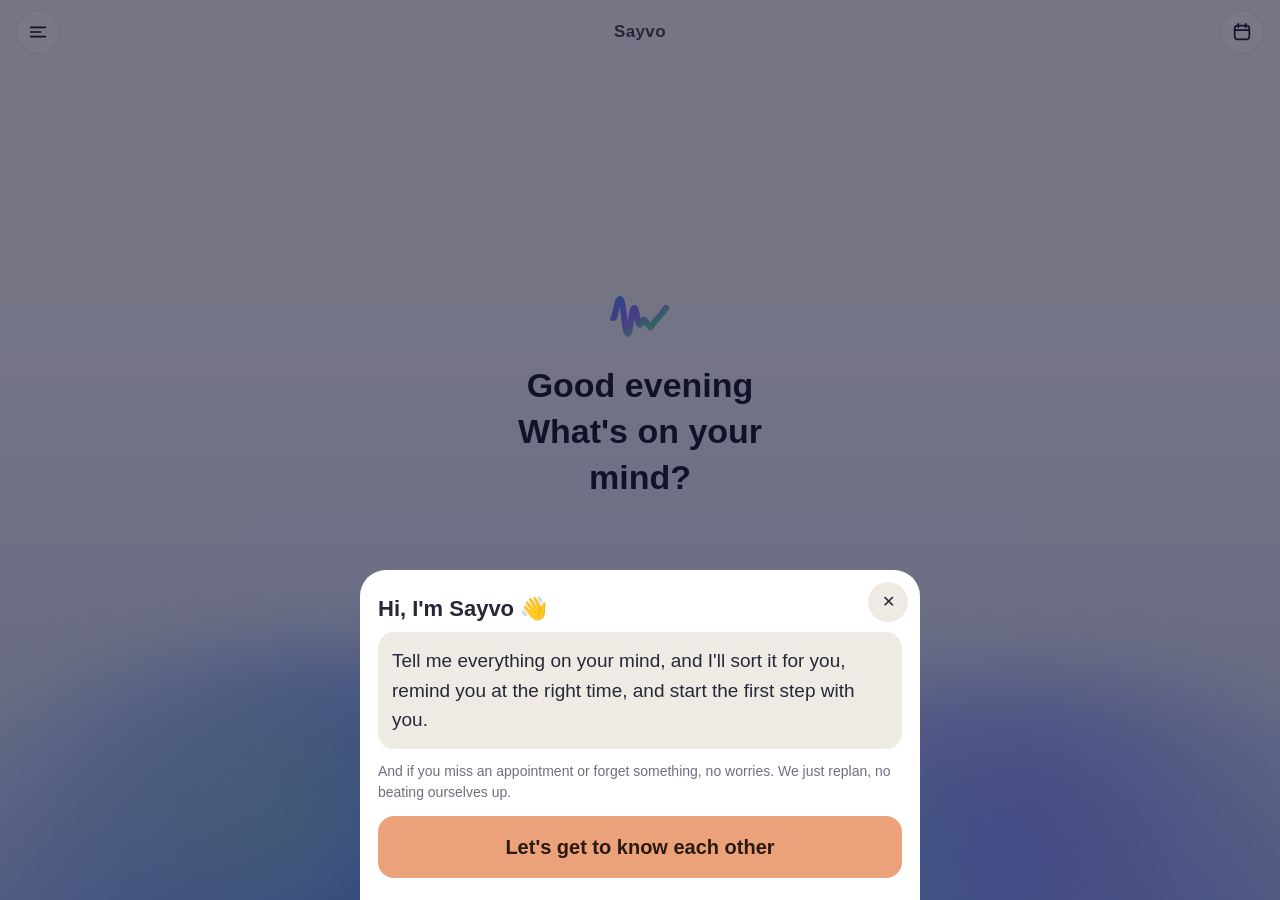
==== commit 066484d0: "Home redesigned like a live voice call: full-screen blue gradient with moving light, greeting by tim" ====
--- a/index.html
+++ b/index.html
@@ -29,15 +29,24 @@
 
 <!-- ============ HOME: just the voice orb (like a call screen) ============ -->
 <section class="screen" id="home">
- <button class="ic mnu" id="mnuBtn" aria-label="القايمة" title="القايمة">☰</button>
- <div class="orbbox">
+ <div class="aur" aria-hidden="true"><i class="a1"></i><i class="a2"></i><i class="a3"></i><i class="a4"></i></div>
+ <div class="htop"><button class="hb" id="mnuBtn" aria-label="القايمة" title="القايمة"><svg viewBox="0 0 24 24"><path d="M4 7h16M4 12h11M4 17h16"/></svg></button>
+  <span class="hbrand">Sayvo</span>
+  <button class="hb" id="orbToday" aria-label="النهارده" title="النهارده"><svg viewBox="0 0 24 24"><rect x="4" y="5" width="16" height="15" rx="3"/><path d="M8 3v4M16 3v4M4 10h16"/></svg></button></div>
+ <div class="hmid">
+  <svg class="mark" viewBox="0 0 100 100" aria-hidden="true"><defs><linearGradient id="hmG" x1="0" y1="0" x2="1" y2="1"><stop offset="0" stop-color="#4F8BFF"/><stop offset=".45" stop-color="#8E7BFF"/><stop offset=".75" stop-color="#5FD3B3"/><stop offset="1" stop-color="#F6B07E"/></linearGradient></defs>
+   <path d="M8 52 C12 52 13 22 19 22 C25 22 25 76 31 76 C36 76 36 36 41 36 C45.5 36 45.5 62 50 62 C53 62 54 54 56.5 54 L66 66 L91 36" fill="none" stroke="url(#hmG)" stroke-width="9.5" stroke-linecap="round" stroke-linejoin="round"/></svg>
+  <h1 class="hgreet" id="orbGreet"></h1>
   <div class="orbsay" id="orbSay" aria-live="polite" translate="no"></div>
-  <button class="orb" id="orb" aria-label="اتكلم"><i class="o1"></i><i class="o2"></i><i class="o3"></i><i class="core"></i></button>
-  <p class="orbhint" id="orbHint">دوس واتكلم</p>
   <p class="orbheard" id="orbHeard" dir="auto" translate="no"></p>
-  <button class="orbnow" id="orbNow"></button>
- </div>
- <button class="ic kb" id="orbKb" aria-label="اكتب" title="اكتب">⌨️</button>
+ </div>
+ <button class="orbnow" id="orbNow"></button>
+ <div class="hbar">
+  <button class="hb big" id="orbKb" aria-label="اكتب" title="اكتب"><svg viewBox="0 0 24 24"><rect x="3" y="6" width="18" height="12" rx="3"/><path d="M7 10h.01M11 10h.01M15 10h.01M7 14h10"/></svg></button>
+  <button class="orb" id="orb" aria-label="اتكلم"><span class="wave"><i></i><i></i><i></i></span><span class="lbl"><svg viewBox="0 0 24 24"><rect x="9" y="3" width="6" height="11" rx="3"/><path d="M5 11a7 7 0 0 0 14 0M12 18v3"/></svg><b id="orbHint">اتكلم</b></span></button>
+  <button class="hb big" id="orbStop" aria-label="خلصت" title="خلصت" hidden><svg viewBox="0 0 24 24"><path d="M6 6l12 12M18 6L6 18"/></svg></button>
+  <button class="hb big" id="orbFocus" aria-label="فوكس+" title="فوكس+"><svg viewBox="0 0 24 24"><circle cx="12" cy="12" r="8"/><circle cx="12" cy="12" r="3.5"/></svg></button>
+ </div>
 </section>
 
 <!-- ============ NOW ============ -->
--- a/app.css
+++ b/app.css
@@ -275,37 +275,69 @@
 .fpt i{font-style:normal;font-size:24px}.fpt span{display:flex;flex-direction:column;gap:2px}.fpt b{font-size:15px}.fpt small{font-size:12px;color:var(--mut);line-height:1.35}
 .fpg.locked .fpt{opacity:.7}.fpt .lk{position:absolute;top:6px;inset-inline-end:8px;font-style:normal;font-size:12px}
 .fpcard>.btn.big{margin-top:12px;width:100%}
-/* ---------- home: the voice orb ---------- */
+/* ---------- home: a calm blue screen, like a live voice call ---------- */
 #app.orbmode header.top,#app.orbmode nav.tabs{display:none}
-#home{position:relative;min-height:calc(100vh - 40px);min-height:calc(100dvh - 40px);display:none;flex-direction:column;align-items:center;justify-content:center;padding:70px 16px 90px}
+#home{--h1:#F7F9FF;--h2:#EEF3FD;--h3:#D6E4FB;--h4:#A9C6F5;--hink:#141B2E;--hmut:#5B6785;--hglass:rgba(255,255,255,.72);--hline:rgba(80,110,170,.14);--b1:#3E7BFA;--b2:#7A8CFF;--b3:#56C8F5;--b4:#9AD9C6}
+body[data-th=night] #home,body[data-th=sayvo] #home,body[data-th=green] #home{--h1:#0B1020;--h2:#0E1630;--h3:#12264F;--h4:#1D4C9A;--hink:#EEF2FF;--hmut:#9AA7C7;--hglass:rgba(20,30,58,.62);--hline:rgba(140,170,255,.16)}
+#home{position:fixed;inset:0;z-index:5;display:none;flex-direction:column;overflow:hidden;color:var(--hink);
+ background:linear-gradient(180deg,var(--h1) 0%,var(--h2) 42%,var(--h3) 78%,var(--h4) 100%);
+ padding:calc(env(safe-area-inset-top) + 10px) 16px calc(env(safe-area-inset-bottom) + 18px)}
 #home.on{display:flex}
-#home .mnu{position:absolute;top:14px;left:14px}
-#home .kb{position:absolute;bottom:22px;left:16px;font-size:18px;opacity:.85}
-.orbbox{display:flex;flex-direction:column;align-items:center;gap:14px;width:100%;max-width:440px}
-.orbsay{min-height:84px;width:100%;display:flex;flex-direction:column-reverse;align-items:center;gap:8px}
-.orbsay .bub{background:var(--card);border:1px solid var(--line);border-radius:20px;padding:10px 16px;max-width:92%;text-align:center;font-size:16px;animation:bubIn .35s ease both;transition:opacity 1.4s ease,transform 1.4s ease}
-.orbsay .bub.fade{opacity:0;transform:translateY(-10px)}
+/* the moving light at the bottom: soft while waiting, alive while listening */
+#home .aur{position:absolute;left:-20%;right:-20%;bottom:-18%;height:66%;pointer-events:none;filter:blur(36px);opacity:.9;transition:opacity .6s,height .6s}
+#home .aur i{position:absolute;border-radius:50%;display:block;mix-blend-mode:normal}
+#home .a1{width:62%;height:70%;left:4%;bottom:0;background:radial-gradient(circle,var(--b1),transparent 68%);animation:drift1 14s ease-in-out infinite}
+#home .a2{width:55%;height:60%;right:2%;bottom:6%;background:radial-gradient(circle,var(--b2),transparent 68%);animation:drift2 17s ease-in-out infinite}
+#home .a3{width:48%;height:55%;left:30%;bottom:-6%;background:radial-gradient(circle,var(--b3),transparent 68%);animation:drift3 12s ease-in-out infinite}
+#home .a4{width:36%;height:40%;left:12%;bottom:22%;background:radial-gradient(circle,var(--b4),transparent 70%);opacity:.6;animation:drift2 19s ease-in-out infinite reverse}
+@keyframes drift1{0%,100%{transform:translate(0,0) scale(1)}50%{transform:translate(12%,-6%) scale(1.12)}}
+@keyframes drift2{0%,100%{transform:translate(0,0) scale(1)}50%{transform:translate(-14%,-8%) scale(1.08)}}
+@keyframes drift3{0%,100%{transform:translate(0,0) scale(1.05)}50%{transform:translate(6%,-12%) scale(.92)}}
+#home.listen .aur{opacity:1;height:80%}#home.listen .aur i{animation-duration:4s!important}
+#home.think .aur{opacity:.9}#home.think .aur i{animation-duration:7s!important}
+#home.speak .aur{opacity:1}#home.speak .a3{animation:pulseUp 1.1s ease-in-out infinite}
+@keyframes pulseUp{0%,100%{transform:scale(1)}50%{transform:scale(1.25) translateY(-8%)}}
+#home .htop{position:relative;display:flex;align-items:center;justify-content:space-between;direction:ltr}
+#home .hbrand{font-weight:700;letter-spacing:.02em;font-size:17px;opacity:.8}
+#home .hb{width:44px;height:44px;border-radius:50%;border:1px solid var(--hline);background:var(--hglass);backdrop-filter:blur(14px);-webkit-backdrop-filter:blur(14px);display:grid;place-items:center;color:var(--hink);padding:0;cursor:pointer}
+#home .hb.big{width:58px;height:58px}
+#home .hb svg{width:22px;height:22px;fill:none;stroke:currentColor;stroke-width:1.8;stroke-linecap:round;stroke-linejoin:round}
+#home .hmid{position:relative;flex:1;display:flex;flex-direction:column;align-items:center;justify-content:center;gap:14px;text-align:center;padding:0 8px}
+#home .mark{width:64px;height:64px;transition:transform .4s}
+#home.listen .mark{animation:markBeat 1s ease-in-out infinite}
+#home.think .mark{animation:markBeat 1.6s ease-in-out infinite}
+@keyframes markBeat{0%,100%{transform:scale(1)}50%{transform:scale(1.12)}}
+#home .hgreet{font-size:clamp(25px,7.4vw,34px);line-height:1.35;font-weight:600;margin:0;max-width:16ch;transition:opacity .3s}
+#home.listen .hgreet,#home.think .hgreet{opacity:0;height:0;overflow:hidden}
+#home .orbheard{font-size:clamp(20px,5.6vw,26px);line-height:1.5;max-width:95%;margin:0;min-height:0;font-weight:500;color:var(--hink)}
+#home .orbheard:empty{display:none}
+#home .orbsay{display:flex;flex-direction:column;align-items:center;gap:8px;width:100%;min-height:0}
+#home .orbsay .bub{background:var(--hglass);backdrop-filter:blur(14px);-webkit-backdrop-filter:blur(14px);border:1px solid var(--hline);border-radius:22px;padding:12px 18px;max-width:94%;font-size:17px;line-height:1.55;animation:bubIn .35s ease both;transition:opacity 1.4s ease,transform 1.4s ease}
+#home .orbsay .bub.fade{opacity:0;transform:translateY(-10px)}
 @keyframes bubIn{from{opacity:0;transform:translateY(10px)}to{opacity:1;transform:none}}
-.orb{position:relative;width:min(58vw,230px);height:min(58vw,230px);border-radius:50%;border:0;background:transparent;padding:0;cursor:pointer}
-.orb i{position:absolute;inset:0;border-radius:50%;display:block}
-.orb .core{inset:18%;background:radial-gradient(circle at 35% 30%,#FFF6EC,var(--pri) 45%,var(--lav) 100%);box-shadow:0 10px 40px var(--sh),0 0 60px color-mix(in srgb,var(--pri) 35%,transparent);animation:breathe 5s ease-in-out infinite}
-.orb .o1{background:radial-gradient(circle,color-mix(in srgb,var(--pri) 22%,transparent) 0 55%,transparent 70%);animation:breathe 5s ease-in-out infinite .4s}
-.orb .o2,.orb .o3{border:2px solid color-mix(in srgb,var(--pri) 45%,transparent);opacity:0;inset:16%}
-@keyframes breathe{0%,100%{transform:scale(.96)}50%{transform:scale(1.03)}}
-.orb.listen .core{animation:talk .9s ease-in-out infinite;background:radial-gradient(circle at 35% 30%,#FFF6EC,var(--pri) 40%,var(--mint) 100%)}
-.orb.listen .o2{animation:ripple 1.8s ease-out infinite}.orb.listen .o3{animation:ripple 1.8s ease-out infinite .9s}
-@keyframes talk{0%,100%{transform:scale(.95)}30%{transform:scale(1.06)}60%{transform:scale(.99)}}
-@keyframes ripple{from{opacity:.8;transform:scale(1)}to{opacity:0;transform:scale(1.7)}}
-.orb.think .core{animation:spinGlow 1.6s linear infinite;background:conic-gradient(from 0deg,var(--pri),var(--lav),var(--mint),var(--pri))}
-@keyframes spinGlow{to{transform:rotate(360deg)}}
-.orb.speak .core{animation:talk .55s ease-in-out infinite;background:radial-gradient(circle at 35% 30%,#FFF6EC,var(--lav) 45%,var(--pri) 100%)}
-.orb.speak .o2{animation:ripple 1.2s ease-out infinite}
-.orbhint{color:var(--mut);font-size:15px;min-height:22px;margin:0}
-.orbheard{min-height:24px;max-width:92%;text-align:center;font-size:17px;margin:0;color:var(--ink);opacity:.9}
-.orbnow{background:var(--card);border:1px solid var(--line);border-radius:999px;padding:10px 18px;font-size:15px;max-width:95%;white-space:nowrap;overflow:hidden;text-overflow:ellipsis}
-.orbnow span{color:var(--mut)}.orbnow small{color:var(--pritx);margin-inline-start:6px}
-.orbmini i{display:block;width:20px;height:20px;margin:auto;border-radius:50%;background:radial-gradient(circle at 35% 30%,#FFF6EC,var(--pri) 50%,var(--lav))}
-@media (prefers-reduced-motion:reduce){.orb i{animation:none!important}}
+#home .orbnow{position:relative;align-self:center;background:var(--hglass);backdrop-filter:blur(14px);-webkit-backdrop-filter:blur(14px);border:1px solid var(--hline);color:var(--hink);border-radius:999px;padding:9px 16px;font-size:14px;max-width:92%;white-space:nowrap;overflow:hidden;text-overflow:ellipsis;margin-bottom:16px}
+#home .orbnow b{color:var(--hink)}#home .orbnow span{color:var(--hmut)}#home .orbnow small{color:var(--b1);margin-inline-start:6px;font-weight:600}
+#home .hbar{position:relative;display:flex;align-items:center;justify-content:center;gap:14px;direction:ltr}
+/* the talk button: a glowing pill */
+.orb{position:relative;flex:0 1 230px;height:64px;border-radius:999px;border:0;padding:0;cursor:pointer;overflow:hidden;color:#fff;
+ background:linear-gradient(100deg,#2F6BF2,#5B8CFF 45%,#7C7BFF);box-shadow:0 10px 30px rgba(47,107,242,.35),inset 0 1px 0 rgba(255,255,255,.35)}
+.orb .wave{position:absolute;inset:0}
+.orb .wave i{position:absolute;width:70%;height:180%;top:-40%;border-radius:50%;filter:blur(14px);opacity:.55;display:block}
+.orb .wave i:nth-child(1){left:-20%;background:#56C8F5;animation:pill1 6s ease-in-out infinite}
+.orb .wave i:nth-child(2){left:30%;background:#9C8BFF;animation:pill2 7s ease-in-out infinite}
+.orb .wave i:nth-child(3){left:60%;background:#BFE3FF;opacity:.35;animation:pill1 8s ease-in-out infinite reverse}
+@keyframes pill1{0%,100%{transform:translateX(0)}50%{transform:translateX(35%)}}
+@keyframes pill2{0%,100%{transform:translateX(0)}50%{transform:translateX(-40%)}}
+.orb .lbl{position:relative;display:flex;align-items:center;justify-content:center;gap:8px;font-size:17px;font-weight:600;height:100%;padding:0 18px;white-space:nowrap}
+.orb .lbl svg{width:22px;height:22px;fill:none;stroke:#fff;stroke-width:1.9;stroke-linecap:round;stroke-linejoin:round;flex:none}
+.orb.listen{background:linear-gradient(100deg,#1F5BE6,#3E7BFA 40%,#56C8F5)}
+.orb.listen .wave i{animation-duration:1.6s;opacity:.75}
+.orb.think .wave i{animation-duration:2.6s}
+.orb.speak{background:linear-gradient(100deg,#5B6CFF,#8E7BFF 50%,#56C8F5)}
+.orb.speak .wave i{animation-duration:1.2s}
+.orb:active{transform:scale(.98)}
+.orbmini i{display:block;width:20px;height:20px;margin:auto;border-radius:50%;background:linear-gradient(135deg,#3E7BFA,#8E7BFF 55%,#56C8F5)}
+@media (prefers-reduced-motion:reduce){#home .aur i,.orb .wave i,#home .mark{animation:none!important}}
 /* side menu (opens from the left) */
 .drawer{position:fixed;inset:0;z-index:60;background:rgba(0,0,0,0);transition:background .2s}
 .drawer.on{background:rgba(0,0,0,.45)}
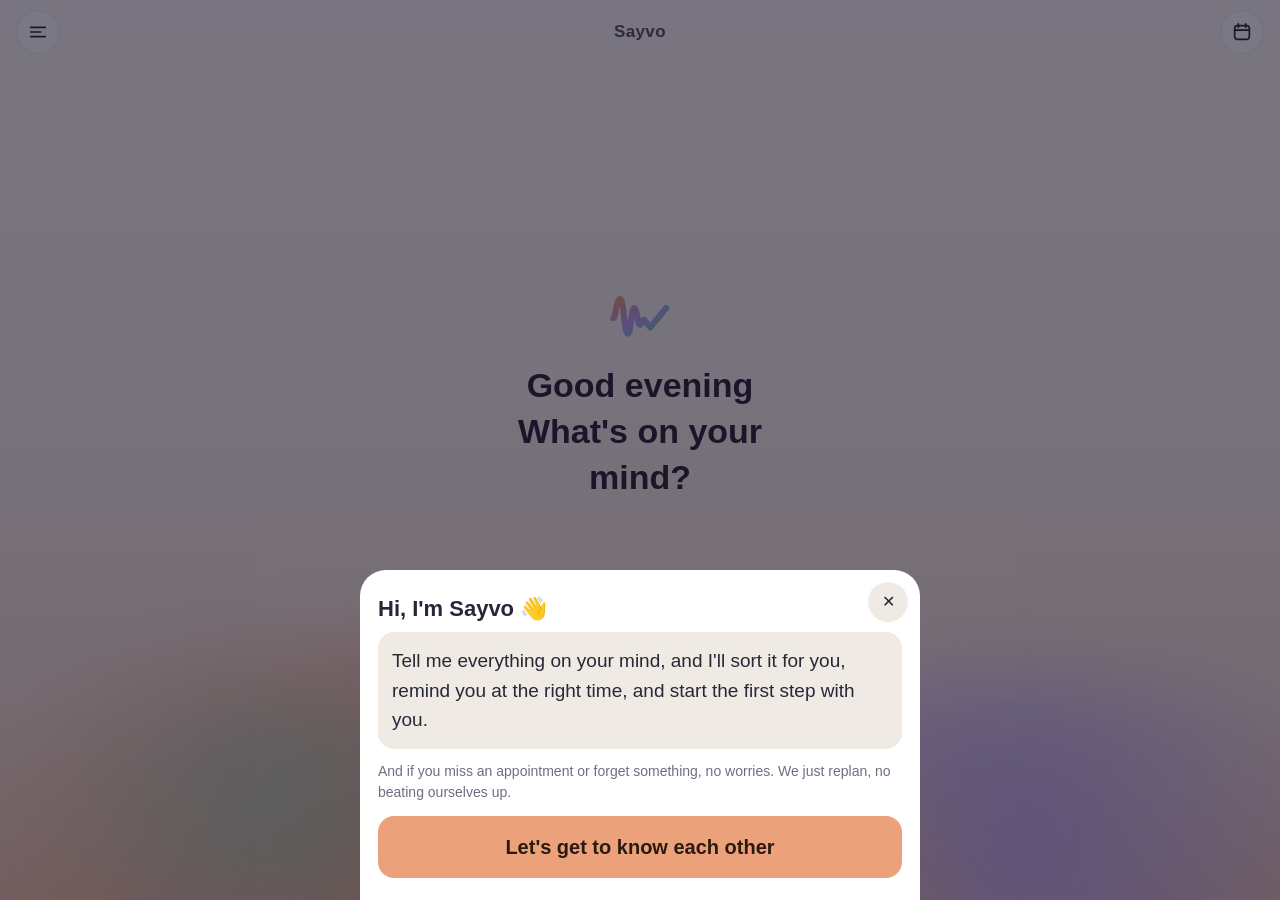
==== commit aecc3835: "Home in Sayvo's own colours: cream and apricot by day, navy with apricot, lavender and mint light at" ====
--- a/index.html
+++ b/index.html
@@ -34,7 +34,7 @@
   <span class="hbrand">Sayvo</span>
   <button class="hb" id="orbToday" aria-label="النهارده" title="النهارده"><svg viewBox="0 0 24 24"><rect x="4" y="5" width="16" height="15" rx="3"/><path d="M8 3v4M16 3v4M4 10h16"/></svg></button></div>
  <div class="hmid">
-  <svg class="mark" viewBox="0 0 100 100" aria-hidden="true"><defs><linearGradient id="hmG" x1="0" y1="0" x2="1" y2="1"><stop offset="0" stop-color="#4F8BFF"/><stop offset=".45" stop-color="#8E7BFF"/><stop offset=".75" stop-color="#5FD3B3"/><stop offset="1" stop-color="#F6B07E"/></linearGradient></defs>
+  <svg class="mark" viewBox="0 0 100 100" aria-hidden="true"><defs><linearGradient id="hmG" x1="0" y1="0" x2="1" y2="1"><stop offset="0" stop-color="#EE9A72"/><stop offset=".5" stop-color="#B39DF0"/><stop offset="1" stop-color="#6FCBAE"/></linearGradient></defs>
    <path d="M8 52 C12 52 13 22 19 22 C25 22 25 76 31 76 C36 76 36 36 41 36 C45.5 36 45.5 62 50 62 C53 62 54 54 56.5 54 L66 66 L91 36" fill="none" stroke="url(#hmG)" stroke-width="9.5" stroke-linecap="round" stroke-linejoin="round"/></svg>
   <h1 class="hgreet" id="orbGreet"></h1>
   <div class="orbsay" id="orbSay" aria-live="polite" translate="no"></div>
--- a/app.css
+++ b/app.css
@@ -275,10 +275,10 @@
 .fpt i{font-style:normal;font-size:24px}.fpt span{display:flex;flex-direction:column;gap:2px}.fpt b{font-size:15px}.fpt small{font-size:12px;color:var(--mut);line-height:1.35}
 .fpg.locked .fpt{opacity:.7}.fpt .lk{position:absolute;top:6px;inset-inline-end:8px;font-style:normal;font-size:12px}
 .fpcard>.btn.big{margin-top:12px;width:100%}
-/* ---------- home: a calm blue screen, like a live voice call ---------- */
+/* ---------- home: a calm screen in Sayvo's own colours (cream and apricot by day, navy at night), like a live voice call ---------- */
 #app.orbmode header.top,#app.orbmode nav.tabs{display:none}
-#home{--h1:#F7F9FF;--h2:#EEF3FD;--h3:#D6E4FB;--h4:#A9C6F5;--hink:#141B2E;--hmut:#5B6785;--hglass:rgba(255,255,255,.72);--hline:rgba(80,110,170,.14);--b1:#3E7BFA;--b2:#7A8CFF;--b3:#56C8F5;--b4:#9AD9C6}
-body[data-th=night] #home,body[data-th=sayvo] #home,body[data-th=green] #home{--h1:#0B1020;--h2:#0E1630;--h3:#12264F;--h4:#1D4C9A;--hink:#EEF2FF;--hmut:#9AA7C7;--hglass:rgba(20,30,58,.62);--hline:rgba(140,170,255,.16)}
+#home{--h1:#FBF8F3;--h2:#F7F1E9;--h3:#F3E2D3;--h4:#EDC6AA;--hink:#2A2233;--hmut:#7A6E7E;--hglass:rgba(255,255,255,.7);--hline:rgba(170,120,90,.16);--b1:#F0A07A;--b2:#B9A6F2;--b3:#F7C49C;--b4:#86D3BA;--btx:#C9703F}
+body[data-th=night] #home,body[data-th=sayvo] #home,body[data-th=green] #home{--h1:#14162A;--h2:#1B1D33;--h3:#26284A;--h4:#3D3358;--hink:#F2EEF7;--hmut:#A9A3BD;--hglass:rgba(35,37,64,.62);--hline:rgba(240,176,136,.16);--btx:#F0B088}
 #home{position:fixed;inset:0;z-index:5;display:none;flex-direction:column;overflow:hidden;color:var(--hink);
  background:linear-gradient(180deg,var(--h1) 0%,var(--h2) 42%,var(--h3) 78%,var(--h4) 100%);
  padding:calc(env(safe-area-inset-top) + 10px) 16px calc(env(safe-area-inset-bottom) + 18px)}
@@ -316,27 +316,27 @@
 #home .orbsay .bub.fade{opacity:0;transform:translateY(-10px)}
 @keyframes bubIn{from{opacity:0;transform:translateY(10px)}to{opacity:1;transform:none}}
 #home .orbnow{position:relative;align-self:center;background:var(--hglass);backdrop-filter:blur(14px);-webkit-backdrop-filter:blur(14px);border:1px solid var(--hline);color:var(--hink);border-radius:999px;padding:9px 16px;font-size:14px;max-width:92%;white-space:nowrap;overflow:hidden;text-overflow:ellipsis;margin-bottom:16px}
-#home .orbnow b{color:var(--hink)}#home .orbnow span{color:var(--hmut)}#home .orbnow small{color:var(--b1);margin-inline-start:6px;font-weight:600}
+#home .orbnow b{color:var(--hink)}#home .orbnow span{color:var(--hmut)}#home .orbnow small{color:var(--btx);margin-inline-start:6px;font-weight:600}
 #home .hbar{position:relative;display:flex;align-items:center;justify-content:center;gap:14px;direction:ltr}
 /* the talk button: a glowing pill */
-.orb{position:relative;flex:0 1 230px;height:64px;border-radius:999px;border:0;padding:0;cursor:pointer;overflow:hidden;color:#fff;
- background:linear-gradient(100deg,#2F6BF2,#5B8CFF 45%,#7C7BFF);box-shadow:0 10px 30px rgba(47,107,242,.35),inset 0 1px 0 rgba(255,255,255,.35)}
+.orb{position:relative;flex:0 1 230px;height:64px;border-radius:999px;border:0;padding:0;cursor:pointer;overflow:hidden;color:#2B1A12;
+ background:linear-gradient(100deg,#E8916A,#F2B08A 48%,#B9A6F2);box-shadow:0 10px 30px rgba(232,145,106,.35),inset 0 1px 0 rgba(255,255,255,.45)}
 .orb .wave{position:absolute;inset:0}
-.orb .wave i{position:absolute;width:70%;height:180%;top:-40%;border-radius:50%;filter:blur(14px);opacity:.55;display:block}
-.orb .wave i:nth-child(1){left:-20%;background:#56C8F5;animation:pill1 6s ease-in-out infinite}
-.orb .wave i:nth-child(2){left:30%;background:#9C8BFF;animation:pill2 7s ease-in-out infinite}
-.orb .wave i:nth-child(3){left:60%;background:#BFE3FF;opacity:.35;animation:pill1 8s ease-in-out infinite reverse}
+.orb .wave i{position:absolute;width:70%;height:180%;top:-40%;border-radius:50%;filter:blur(14px);opacity:.4;display:block}
+.orb .wave i:nth-child(1){left:-20%;background:#FFD7BC;animation:pill1 6s ease-in-out infinite}
+.orb .wave i:nth-child(2){left:30%;background:#CDBDFF;animation:pill2 7s ease-in-out infinite}
+.orb .wave i:nth-child(3){left:60%;background:#BFEBDD;opacity:.35;animation:pill1 8s ease-in-out infinite reverse}
 @keyframes pill1{0%,100%{transform:translateX(0)}50%{transform:translateX(35%)}}
 @keyframes pill2{0%,100%{transform:translateX(0)}50%{transform:translateX(-40%)}}
 .orb .lbl{position:relative;display:flex;align-items:center;justify-content:center;gap:8px;font-size:17px;font-weight:600;height:100%;padding:0 18px;white-space:nowrap}
-.orb .lbl svg{width:22px;height:22px;fill:none;stroke:#fff;stroke-width:1.9;stroke-linecap:round;stroke-linejoin:round;flex:none}
-.orb.listen{background:linear-gradient(100deg,#1F5BE6,#3E7BFA 40%,#56C8F5)}
+.orb .lbl svg{width:22px;height:22px;fill:none;stroke:currentColor;stroke-width:1.9;stroke-linecap:round;stroke-linejoin:round;flex:none}
+.orb.listen{background:linear-gradient(100deg,#E07F55,#F0A07A 42%,#86D3BA)}
 .orb.listen .wave i{animation-duration:1.6s;opacity:.75}
 .orb.think .wave i{animation-duration:2.6s}
-.orb.speak{background:linear-gradient(100deg,#5B6CFF,#8E7BFF 50%,#56C8F5)}
+.orb.speak{background:linear-gradient(100deg,#A993F0,#C3B2FF 50%,#F2B08A)}
 .orb.speak .wave i{animation-duration:1.2s}
 .orb:active{transform:scale(.98)}
-.orbmini i{display:block;width:20px;height:20px;margin:auto;border-radius:50%;background:linear-gradient(135deg,#3E7BFA,#8E7BFF 55%,#56C8F5)}
+.orbmini i{display:block;width:20px;height:20px;margin:auto;border-radius:50%;background:linear-gradient(135deg,#F0A07A,#B9A6F2 55%,#86D3BA)}
 @media (prefers-reduced-motion:reduce){#home .aur i,.orb .wave i,#home .mark{animation:none!important}}
 /* side menu (opens from the left) */
 .drawer{position:fixed;inset:0;z-index:60;background:rgba(0,0,0,0);transition:background .2s}
